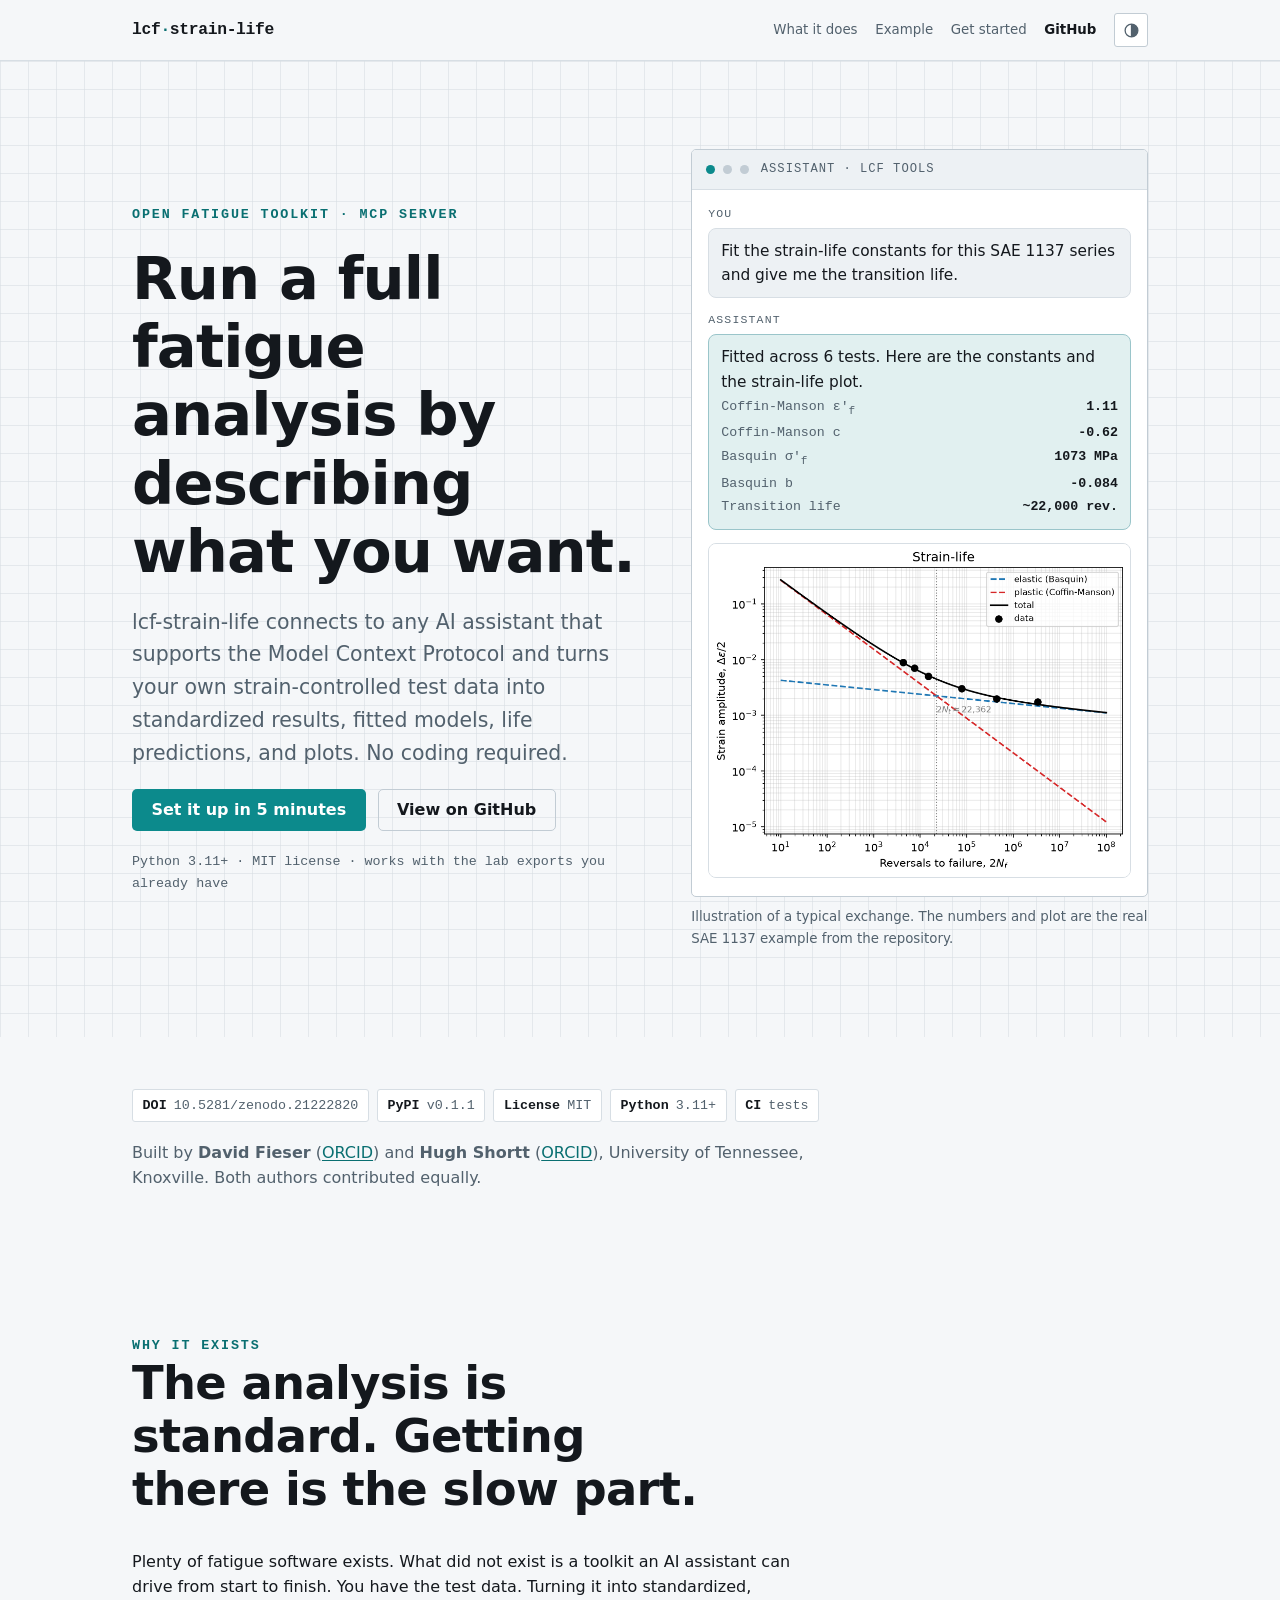
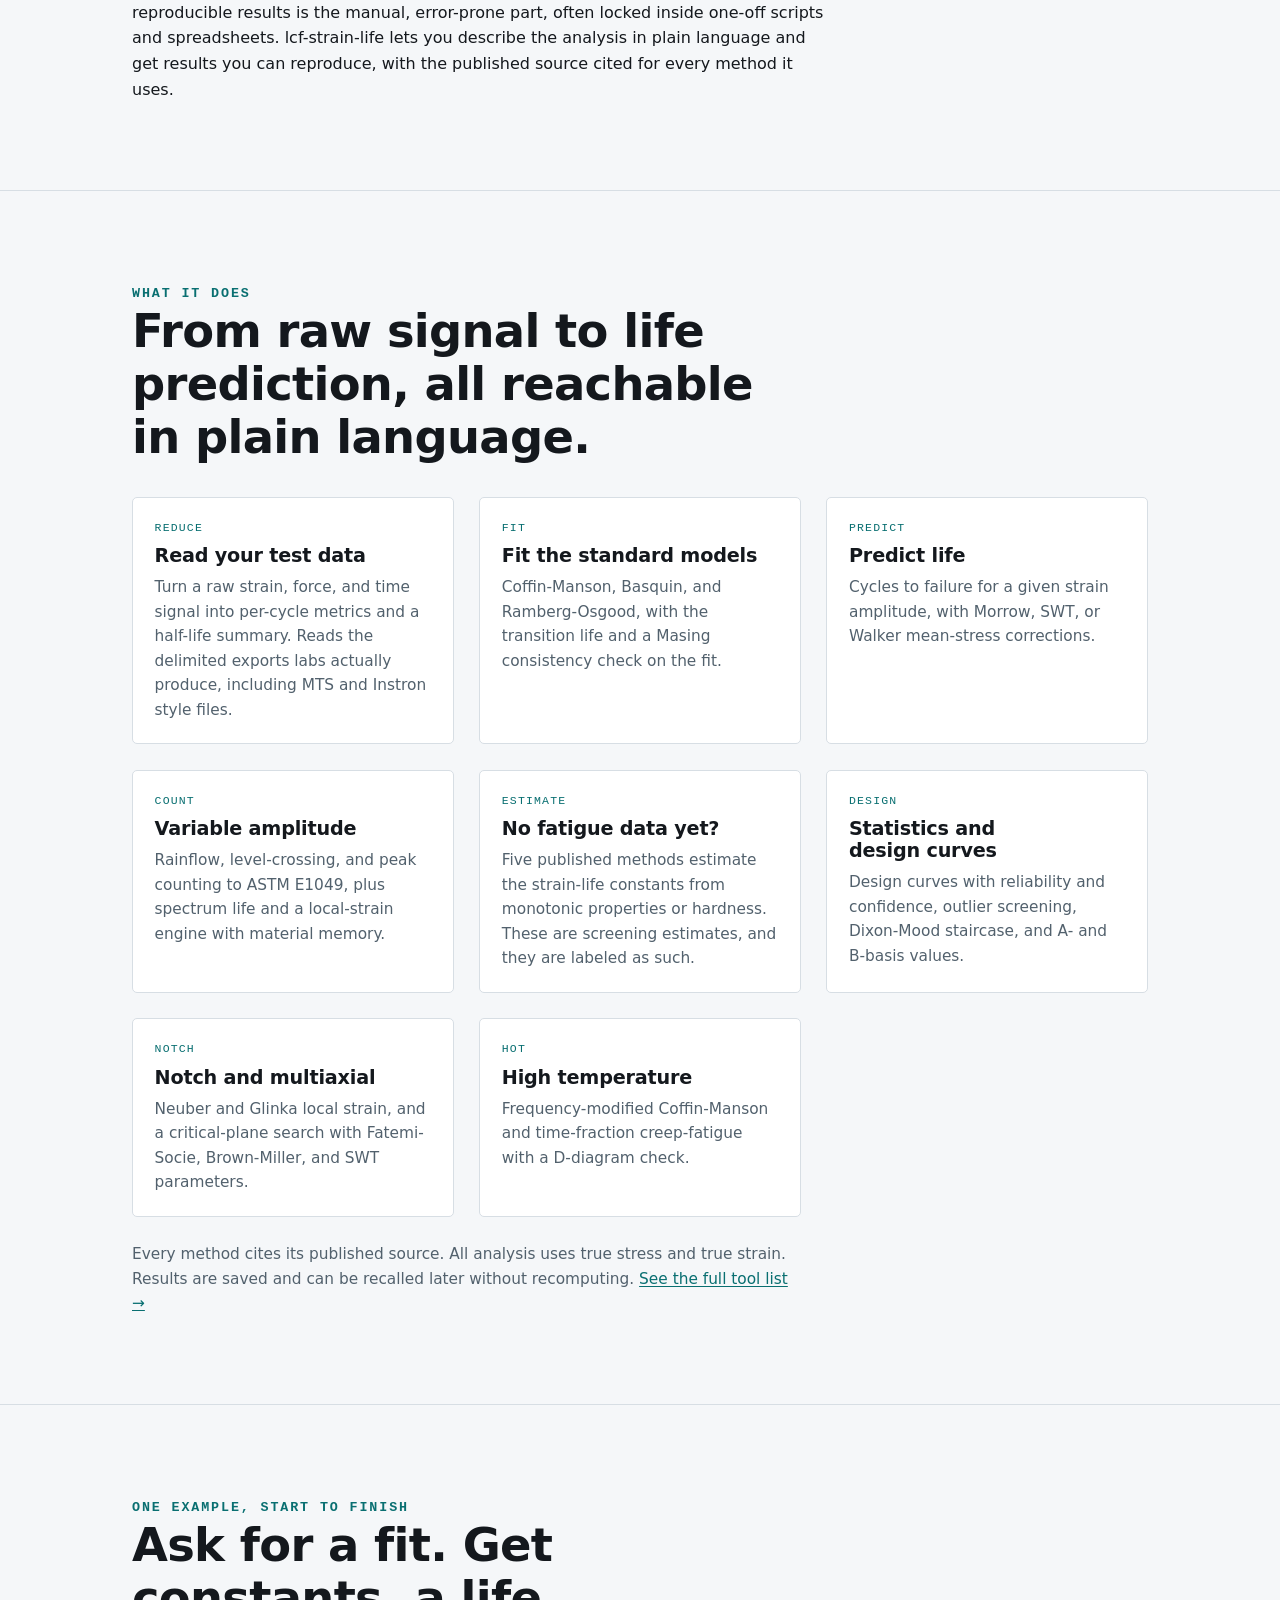
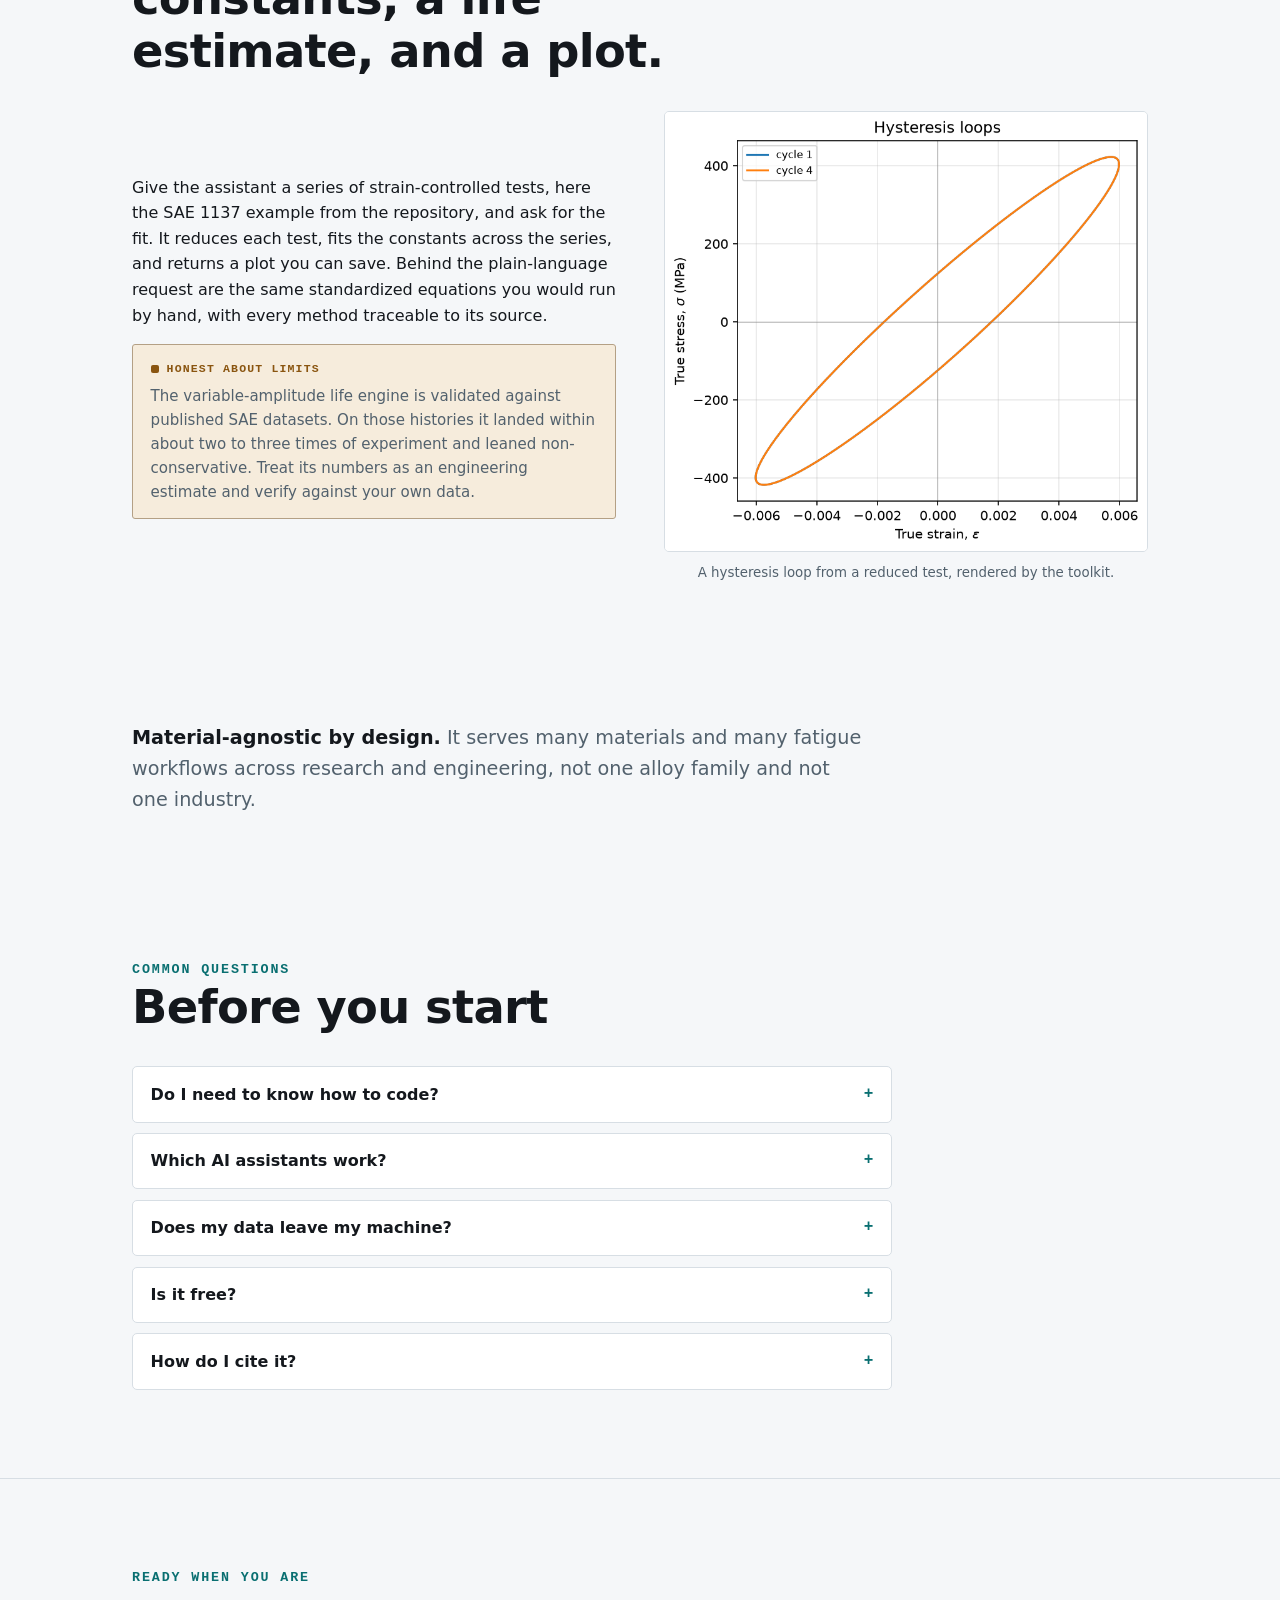
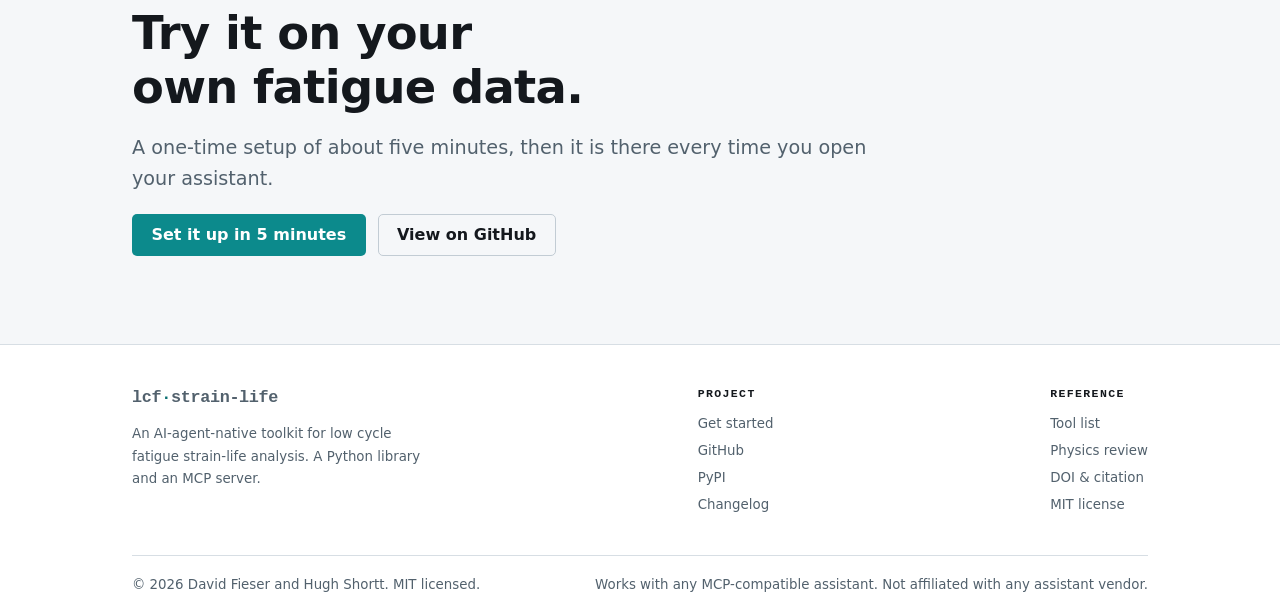
==== website/index.html @ 69396d3d "docs(website): add landing page and setup guide with GitHub Pages deploy A hand-written static site " ====
<!doctype html>
<html lang="en">
<head>
  <meta charset="utf-8">
  <meta name="viewport" content="width=device-width, initial-scale=1">
  <title>lcf-strain-life: fatigue analysis you drive by talking to an AI assistant</title>
  <meta name="description" content="An open toolkit that lets any MCP-compatible AI assistant run a full low cycle fatigue analysis on your own strain-controlled test data. No coding required.">
  <link rel="icon" href="assets/favicon.svg" type="image/svg+xml">
  <link rel="stylesheet" href="assets/style.css">
</head>
<body>
<a class="skip-link" href="#main">Skip to content</a>

<header class="nav">
  <div class="container nav__inner">
    <a class="brand" href="index.html">lcf<span class="dot">·</span>strain-life</a>
    <nav class="nav__links" aria-label="Primary">
      <a class="hide-sm" href="#what">What it does</a>
      <a class="hide-sm" href="#example">Example</a>
      <a href="get-started.html">Get started</a>
      <a class="nav__cta" href="https://github.com/dfieser/lcf-strain-life">GitHub</a>
      <button class="theme-toggle" type="button" data-theme-toggle aria-label="Switch theme" title="Switch light or dark theme">
        <svg viewBox="0 0 24 24" fill="none" aria-hidden="true"><circle cx="12" cy="12" r="9" stroke="currentColor" stroke-width="1.8"></circle><path d="M12 3v18" stroke="currentColor" stroke-width="1.8"></path><path d="M12 3a9 9 0 0 1 0 18z" fill="currentColor"></path></svg>
      </button>
    </nav>
  </div>
</header>

<main id="main">

  <!-- Hero -->
  <section class="hero section">
    <div class="container hero__grid">
      <div class="hero__copy">
        <span class="eyebrow">Open fatigue toolkit · MCP server</span>
        <h1>Run a full fatigue analysis by describing what you want.</h1>
        <p class="lead">lcf-strain-life connects to any AI assistant that supports the Model Context Protocol and turns your own strain-controlled test data into standardized results, fitted models, life predictions, and plots. No coding required.</p>
        <div class="btn-row">
          <a class="btn btn-primary" href="get-started.html">Set it up in 5 minutes</a>
          <a class="btn btn-ghost" href="https://github.com/dfieser/lcf-strain-life">View on GitHub</a>
        </div>
        <p class="hero__note">Python 3.11+ · MIT license · works with the lab exports you already have</p>
      </div>

      <div class="hero__visual">
        <div class="readout" role="img" aria-label="Illustration of an assistant fitting strain-life constants for the SAE 1137 example and returning a plot.">
          <div class="readout__bar"><span class="lamp on"></span><span class="lamp"></span><span class="lamp"></span><span class="title">assistant · lcf tools</span></div>
          <div class="readout__body">
            <div class="msg user"><span class="who">You</span><span class="bubble">Fit the strain-life constants for this SAE 1137 series and give me the transition life.</span></div>
            <div class="msg bot"><span class="who">Assistant</span><span class="bubble">
              Fitted across 6 tests. Here are the constants and the strain-life plot.
              <dl>
                <dt>Coffin-Manson &epsilon;'<sub>f</sub></dt><dd>1.11</dd>
                <dt>Coffin-Manson c</dt><dd>-0.62</dd>
                <dt>Basquin &sigma;'<sub>f</sub></dt><dd>1073 MPa</dd>
                <dt>Basquin b</dt><dd>-0.084</dd>
                <dt>Transition life</dt><dd>~22,000 rev.</dd>
              </dl>
            </span></div>
            <div class="readout__plot"><img src="assets/img/strain_life.png" alt="Strain-life plot: total, elastic, and plastic strain amplitude against reversals to failure on log-log axes for the SAE 1137 example."></div>
          </div>
        </div>
        <p class="caption">Illustration of a typical exchange. The numbers and plot are the real SAE 1137 example from the repository.</p>
      </div>
    </div>
  </section>

  <!-- Trust -->
  <section class="section--tight" aria-label="Project credibility">
    <div class="container stack" style="gap:1.1rem">
      <div class="chips">
        <a class="chip" href="https://doi.org/10.5281/zenodo.21222820"><b>DOI</b> 10.5281/zenodo.21222820</a>
        <a class="chip" href="https://pypi.org/project/lcf-strain-life/"><b>PyPI</b> v0.1.1</a>
        <span class="chip"><b>License</b> MIT</span>
        <span class="chip"><b>Python</b> 3.11+</span>
        <a class="chip" href="https://github.com/dfieser/lcf-strain-life/actions"><b>CI</b> tests</a>
      </div>
      <p style="color:var(--text-muted)">Built by <strong>David Fieser</strong> (<a href="https://orcid.org/0009-0007-5754-4331">ORCID</a>) and <strong>Hugh Shortt</strong> (<a href="https://orcid.org/0000-0001-8015-3733">ORCID</a>), University of Tennessee, Knoxville. Both authors contributed equally.</p>
    </div>
  </section>

  <!-- Why -->
  <section class="section" id="why">
    <div class="container">
      <div class="section-intro">
        <span class="eyebrow">Why it exists</span>
        <h2>The analysis is standard. Getting there is the slow part.</h2>
      </div>
      <p>Plenty of fatigue software exists. What did not exist is a toolkit an AI assistant can drive from start to finish. You have the test data. Turning it into standardized, reproducible results is the manual, error-prone part, often locked inside one-off scripts and spreadsheets. lcf-strain-life lets you describe the analysis in plain language and get results you can reproduce, with the published source cited for every method it uses.</p>
    </div>
  </section>

  <!-- What it does -->
  <section class="section" id="what">
    <div class="container">
      <div class="section-intro">
        <span class="eyebrow">What it does</span>
        <h2>From raw signal to life prediction, all reachable in plain language.</h2>
      </div>
      <div class="grid-cards">
        <div class="card"><span class="card__tag">Reduce</span><h3>Read your test data</h3><p>Turn a raw strain, force, and time signal into per-cycle metrics and a half-life summary. Reads the delimited exports labs actually produce, including MTS and Instron style files.</p></div>
        <div class="card"><span class="card__tag">Fit</span><h3>Fit the standard models</h3><p>Coffin-Manson, Basquin, and Ramberg-Osgood, with the transition life and a Masing consistency check on the fit.</p></div>
        <div class="card"><span class="card__tag">Predict</span><h3>Predict life</h3><p>Cycles to failure for a given strain amplitude, with Morrow, SWT, or Walker mean-stress corrections.</p></div>
        <div class="card"><span class="card__tag">Count</span><h3>Variable amplitude</h3><p>Rainflow, level-crossing, and peak counting to ASTM E1049, plus spectrum life and a local-strain engine with material memory.</p></div>
        <div class="card"><span class="card__tag">Estimate</span><h3>No fatigue data yet?</h3><p>Five published methods estimate the strain-life constants from monotonic properties or hardness. These are screening estimates, and they are labeled as such.</p></div>
        <div class="card"><span class="card__tag">Design</span><h3>Statistics and design curves</h3><p>Design curves with reliability and confidence, outlier screening, Dixon-Mood staircase, and A- and B-basis values.</p></div>
        <div class="card"><span class="card__tag">Notch</span><h3>Notch and multiaxial</h3><p>Neuber and Glinka local strain, and a critical-plane search with Fatemi-Socie, Brown-Miller, and SWT parameters.</p></div>
        <div class="card"><span class="card__tag">Hot</span><h3>High temperature</h3><p>Frequency-modified Coffin-Manson and time-fraction creep-fatigue with a D-diagram check.</p></div>
      </div>
      <p class="note-line">Every method cites its published source. All analysis uses true stress and true strain. Results are saved and can be recalled later without recomputing. <a href="https://github.com/dfieser/lcf-strain-life/blob/main/docs/AGENT_USAGE.md">See the full tool list &rarr;</a></p>
    </div>
  </section>

  <!-- Example -->
  <section class="section" id="example">
    <div class="container">
      <div class="section-intro">
        <span class="eyebrow">One example, start to finish</span>
        <h2>Ask for a fit. Get constants, a life estimate, and a plot.</h2>
      </div>
      <div class="example">
        <div class="stack" style="gap:1rem">
          <p>Give the assistant a series of strain-controlled tests, here the SAE 1137 example from the repository, and ask for the fit. It reduces each test, fits the constants across the series, and returns a plot you can save. Behind the plain-language request are the same standardized equations you would run by hand, with every method traceable to its source.</p>
          <div class="callout callout--warn">
            <span class="callout__label">Honest about limits</span>
            <p>The variable-amplitude life engine is validated against published SAE datasets. On those histories it landed within about two to three times of experiment and leaned non-conservative. Treat its numbers as an engineering estimate and verify against your own data.</p>
          </div>
        </div>
        <figure class="stack" style="gap:0">
          <div class="readout__plot" style="border-radius:var(--radius)"><img src="assets/img/sample_hysteresis.png" alt="Stress-strain hysteresis loop reconstructed from a reduced strain-controlled test."></div>
          <figcaption class="caption caption--center">A hysteresis loop from a reduced test, rendered by the toolkit.</figcaption>
        </figure>
      </div>
    </div>
  </section>

  <!-- Who -->
  <section class="section--tight" id="who">
    <div class="container">
      <p class="lead" style="max-width:60ch"><strong style="color:var(--text)">Material-agnostic by design.</strong> It serves many materials and many fatigue workflows across research and engineering, not one alloy family and not one industry.</p>
    </div>
  </section>

  <!-- FAQ -->
  <section class="section" id="faq">
    <div class="container">
      <div class="section-intro">
        <span class="eyebrow">Common questions</span>
        <h2>Before you start</h2>
      </div>
      <div class="faq">
        <details><summary>Do I need to know how to code?</summary><p>No. You talk to your AI assistant in plain language, and it calls the analysis for you. A Python library is available for those who want to script it, but it is optional.</p></details>
        <details><summary>Which AI assistants work?</summary><p>Any assistant that supports the Model Context Protocol, for example Claude Desktop, Cursor, VS Code in Copilot agent mode, or Google Antigravity. The setup guide shows the one command to run and where to add it. It is not tied to a single product.</p></details>
        <details><summary>Does my data leave my machine?</summary><p>The toolkit installs and runs on your own computer, and all computation happens locally. Your assistant only sees what you choose to share with it in the conversation.</p></details>
        <details><summary>Is it free?</summary><p>Yes. It is open source under the MIT license, and the source is on GitHub.</p></details>
        <details><summary>How do I cite it?</summary><p>Use the DOI 10.5281/zenodo.21222820, or the <a href="https://github.com/dfieser/lcf-strain-life/blob/main/CITATION.cff">CITATION.cff</a> file in the repository.</p></details>
      </div>
    </div>
  </section>

  <!-- CTA -->
  <section class="section">
    <div class="container cta-band">
      <span class="eyebrow">Ready when you are</span>
      <h2>Try it on your own fatigue data.</h2>
      <p class="lead">A one-time setup of about five minutes, then it is there every time you open your assistant.</p>
      <div class="btn-row">
        <a class="btn btn-primary" href="get-started.html">Set it up in 5 minutes</a>
        <a class="btn btn-ghost" href="https://github.com/dfieser/lcf-strain-life">View on GitHub</a>
      </div>
    </div>
  </section>
</main>

<footer class="footer">
  <div class="container">
    <div class="footer__grid">
      <div>
        <a class="brand" href="index.html" style="font-size:1.05rem">lcf<span class="dot">·</span>strain-life</a>
        <p class="footer__meta" style="margin-top:0.7rem">An AI-agent-native toolkit for low cycle fatigue strain-life analysis. A Python library and an MCP server.</p>
      </div>
      <div>
        <h4>Project</h4>
        <div class="footer__links">
          <a href="get-started.html">Get started</a>
          <a href="https://github.com/dfieser/lcf-strain-life">GitHub</a>
          <a href="https://pypi.org/project/lcf-strain-life/">PyPI</a>
          <a href="https://github.com/dfieser/lcf-strain-life/blob/main/CHANGELOG.md">Changelog</a>
        </div>
      </div>
      <div>
        <h4>Reference</h4>
        <div class="footer__links">
          <a href="https://github.com/dfieser/lcf-strain-life/blob/main/docs/AGENT_USAGE.md">Tool list</a>
          <a href="https://github.com/dfieser/lcf-strain-life/blob/main/docs/PHYSICS_REVIEW.md">Physics review</a>
          <a href="https://doi.org/10.5281/zenodo.21222820">DOI &amp; citation</a>
          <a href="https://github.com/dfieser/lcf-strain-life/blob/main/LICENSE">MIT license</a>
        </div>
      </div>
    </div>
    <div class="container footer__bottom" style="padding-inline:0">
      <span>&copy; 2026 David Fieser and Hugh Shortt. MIT licensed.</span>
      <span>Works with any MCP-compatible assistant. Not affiliated with any assistant vendor.</span>
    </div>
  </div>
</footer>

<script src="assets/app.js"></script>
</body>
</html>
---- website/assets/style.css ----
/* lcf-strain-life site. Shared design system.
   Lab-instrument aesthetic: cool steel neutrals, a single deep-teal
   measurement accent, sans for reading and mono for readouts. */

/* ---- Tokens ------------------------------------------------------------ */
:root {
  --bg:          #F5F7F9;
  --surface:     #FFFFFF;
  --surface-2:   #EDF1F4;
  --text:        #14181D;
  --text-muted:  #52616D;
  --border:      #D7DEE4;
  --border-strong: #C2CCD4;
  --accent:      #0C8A8C;   /* teal, for filled controls */
  --accent-ink:  #096F71;   /* darker teal, AA for text links on light */
  --accent-soft: #E1F0F0;   /* teal wash for surfaces */
  --on-accent:   #FFFFFF;
  --caution:     #8A5510;   /* amber, honesty/caution notes only */
  --caution-soft:#F6ECDC;
  --hero-grid: url("data:image/svg+xml,%3Csvg%20xmlns='http://www.w3.org/2000/svg'%20width='28'%20height='28'%3E%3Cpath%20d='M28%200H0V28'%20fill='none'%20stroke='%23d3dae0'%20stroke-width='1'/%3E%3C/svg%3E");

  --font-sans: system-ui, -apple-system, "Segoe UI", Roboto, Helvetica, Arial, sans-serif;
  --font-mono: ui-monospace, "Cascadia Code", "SF Mono", Menlo, Consolas, "Liberation Mono", monospace;

  --step--1: 0.836rem;
  --step-0:  1rem;
  --step-1:  1.2rem;
  --step-2:  1.44rem;
  --step-3:  1.85rem;
  --step-4:  clamp(2rem, 1.4rem + 2.6vw, 2.9rem);
  --step-5:  clamp(2.5rem, 1.6rem + 4vw, 3.7rem);

  --measure: 68ch;
  --container: 1080px;
  --radius: 5px;
  --radius-sm: 3px;
  --gap: clamp(1rem, 0.6rem + 1.5vw, 1.6rem);
}

@media (prefers-color-scheme: dark) {
  :root {
    --bg:          #0E1317;
    --surface:     #151C22;
    --surface-2:   #1C242B;
    --text:        #E7ECEF;
    --text-muted:  #9CA9B3;
    --border:      #273139;
    --border-strong: #354049;
    --accent:      #2BC4B8;
    --accent-ink:  #4FD6CB;
    --accent-soft: #123033;
    --on-accent:   #06201E;
    --caution:     #E0A45B;
    --caution-soft:#241C10;
    --hero-grid: url("data:image/svg+xml,%3Csvg%20xmlns='http://www.w3.org/2000/svg'%20width='28'%20height='28'%3E%3Cpath%20d='M28%200H0V28'%20fill='none'%20stroke='%231e262d'%20stroke-width='1'/%3E%3C/svg%3E");
  }
}
/* Explicit toggle wins over the media query in both directions. */
:root[data-theme="light"] {
  --bg:#F5F7F9; --surface:#FFFFFF; --surface-2:#EDF1F4; --text:#14181D;
  --text-muted:#52616D; --border:#D7DEE4; --border-strong:#C2CCD4;
  --accent:#0C8A8C; --accent-ink:#096F71; --accent-soft:#E1F0F0; --on-accent:#FFFFFF;
  --caution:#8A5510; --caution-soft:#F6ECDC;
  --hero-grid: url("data:image/svg+xml,%3Csvg%20xmlns='http://www.w3.org/2000/svg'%20width='28'%20height='28'%3E%3Cpath%20d='M28%200H0V28'%20fill='none'%20stroke='%23d3dae0'%20stroke-width='1'/%3E%3C/svg%3E");
}
:root[data-theme="dark"] {
  --bg:#0E1317; --surface:#151C22; --surface-2:#1C242B; --text:#E7ECEF;
  --text-muted:#9CA9B3; --border:#273139; --border-strong:#354049;
  --accent:#2BC4B8; --accent-ink:#4FD6CB; --accent-soft:#123033; --on-accent:#06201E;
  --caution:#E0A45B; --caution-soft:#241C10;
  --hero-grid: url("data:image/svg+xml,%3Csvg%20xmlns='http://www.w3.org/2000/svg'%20width='28'%20height='28'%3E%3Cpath%20d='M28%200H0V28'%20fill='none'%20stroke='%231e262d'%20stroke-width='1'/%3E%3C/svg%3E");
}

/* ---- Reset ------------------------------------------------------------- */
*, *::before, *::after { box-sizing: border-box; }
* { margin: 0; }
html { -webkit-text-size-adjust: 100%; scroll-behavior: smooth; }
@media (prefers-reduced-motion: reduce) {
  html { scroll-behavior: auto; }
  *, *::before, *::after { animation-duration: 0.01ms !important; transition-duration: 0.01ms !important; }
}

body {
  font-family: var(--font-sans);
  font-size: var(--step-0);
  line-height: 1.6;
  color: var(--text);
  background: var(--bg);
  -webkit-font-smoothing: antialiased;
  text-rendering: optimizeLegibility;
}

img { max-width: 100%; display: block; height: auto; }
a { color: var(--accent-ink); text-underline-offset: 2px; }
a:hover { text-decoration: underline; }

h1, h2, h3 { line-height: 1.15; text-wrap: balance; letter-spacing: -0.015em; font-weight: 750; }
h1 { font-size: var(--step-5); }
h2 { font-size: var(--step-4); }
h3 { font-size: var(--step-2); letter-spacing: -0.01em; }
p { max-width: var(--measure); }

:focus-visible { outline: 2.5px solid var(--accent); outline-offset: 2px; border-radius: 3px; }

/* ---- Layout ------------------------------------------------------------ */
.container { width: 100%; max-width: var(--container); margin-inline: auto; padding-inline: clamp(1.1rem, 0.6rem + 2vw, 2rem); }
.section { padding-block: clamp(3rem, 2rem + 5vw, 5.5rem); }
.section--tight { padding-block: clamp(2rem, 1.4rem + 3vw, 3.25rem); }
.section + .section { border-top: 1px solid var(--border); }
.stack { display: flex; flex-direction: column; gap: 1rem; }
.eyebrow {
  font-family: var(--font-mono); font-size: var(--step--1); font-weight: 600;
  letter-spacing: 0.14em; text-transform: uppercase; color: var(--accent-ink);
}
.lead { font-size: var(--step-1); color: var(--text-muted); max-width: 62ch; }
.section-intro { max-width: 64ch; margin-bottom: 2rem; }

/* ---- Nav --------------------------------------------------------------- */
.nav {
  position: sticky; top: 0; z-index: 20;
  background: var(--bg);
  border-bottom: 1px solid var(--border);
}
.nav__inner { display: flex; align-items: center; gap: 1.25rem; min-height: 60px; }
.brand { font-family: var(--font-mono); font-weight: 700; letter-spacing: -0.02em; color: var(--text); text-decoration: none; font-size: 1.02rem; }
.brand:hover { text-decoration: none; }
.brand .dot { color: var(--accent-ink); }
.nav__links { display: flex; align-items: center; gap: 1.1rem; margin-left: auto; }
.nav__links a { color: var(--text-muted); text-decoration: none; font-size: var(--step--1); }
.nav__links a:hover { color: var(--text); text-decoration: none; }
.nav__cta { color: var(--text) !important; font-weight: 600; }
@media (max-width: 720px) { .nav__links .hide-sm { display: none; } }

.theme-toggle {
  display: inline-grid; place-items: center; width: 34px; height: 34px;
  border: 1px solid var(--border-strong); border-radius: var(--radius-sm);
  background: var(--surface); color: var(--text-muted); cursor: pointer;
}
.theme-toggle:hover { color: var(--text); border-color: var(--accent); }
.theme-toggle svg { width: 17px; height: 17px; }

/* ---- Buttons ----------------------------------------------------------- */
.btn {
  display: inline-flex; align-items: center; gap: 0.5rem;
  font-weight: 600; font-size: var(--step-0); line-height: 1;
  padding: 0.75rem 1.15rem; border-radius: var(--radius);
  border: 1px solid transparent; text-decoration: none; cursor: pointer;
  transition: transform 0.12s ease, background 0.15s ease, border-color 0.15s ease;
}
.btn:hover { text-decoration: none; }
.btn:active { transform: translateY(1px); }
.btn-primary { background: var(--accent); color: var(--on-accent); }
.btn-primary:hover { background: color-mix(in srgb, var(--accent) 88%, #000); }
.btn-ghost { background: transparent; color: var(--text); border-color: var(--border-strong); }
.btn-ghost:hover { border-color: var(--accent); color: var(--accent-ink); }
.btn-row { display: flex; flex-wrap: wrap; gap: 0.75rem; align-items: center; }

/* ---- Chips ------------------------------------------------------------- */
.chips { display: flex; flex-wrap: wrap; gap: 0.5rem; }
.chip {
  display: inline-flex; align-items: center; gap: 0.45rem;
  font-family: var(--font-mono); font-size: var(--step--1);
  padding: 0.3rem 0.6rem; border: 1px solid var(--border);
  border-radius: var(--radius-sm); background: var(--surface); color: var(--text-muted);
  text-decoration: none;
}
a.chip:hover { border-color: var(--accent); color: var(--accent-ink); text-decoration: none; }
.chip b { color: var(--text); font-weight: 700; }

/* ---- Hero -------------------------------------------------------------- */
/* Graph-paper texture drawn with a tiled SVG line, no gradients. Uniform and
   faint so it reads as a plotting grid, not a centered decorative motif. */
.hero { position: relative; overflow: hidden; }
.hero::before {
  content: ""; position: absolute; inset: 0; z-index: 0; pointer-events: none;
  background-image: var(--hero-grid);
  background-size: 28px 28px;
}
.hero__grid { position: relative; z-index: 1; display: grid; grid-template-columns: 1.05fr 0.95fr; gap: clamp(1.5rem, 1rem + 3vw, 3.5rem); align-items: center; }
.hero__copy { display: flex; flex-direction: column; gap: 1.25rem; }
.hero h1 { max-width: 15ch; }
.hero .lead { font-size: clamp(1.05rem, 1rem + 0.4vw, 1.28rem); }
.hero__note { font-family: var(--font-mono); font-size: var(--step--1); color: var(--text-muted); }
@media (max-width: 860px) {
  .hero__grid { grid-template-columns: 1fr; }
  .hero__visual { order: -1; }
}

/* Interaction readout card (illustration, real numbers) */
.readout { border: 1px solid var(--border-strong); border-radius: var(--radius); background: var(--surface); overflow: hidden; }
.readout__bar { display: flex; align-items: center; gap: 0.5rem; padding: 0.6rem 0.85rem; border-bottom: 1px solid var(--border); background: var(--surface-2); }
.readout__bar .lamp { width: 9px; height: 9px; border-radius: 50%; background: var(--border-strong); }
.readout__bar .lamp.on { background: var(--accent); }
.readout__bar .title { font-family: var(--font-mono); font-size: 0.76rem; letter-spacing: 0.08em; text-transform: uppercase; color: var(--text-muted); margin-left: 0.25rem; }
.readout__body { padding: 0.95rem 1rem 1.1rem; display: flex; flex-direction: column; gap: 0.8rem; }
.msg { display: flex; flex-direction: column; gap: 0.3rem; }
.msg .who { font-family: var(--font-mono); font-size: 0.72rem; letter-spacing: 0.1em; text-transform: uppercase; color: var(--text-muted); }
.msg .bubble { font-size: 0.96rem; padding: 0.6rem 0.75rem; border-radius: 8px; }
.msg.user .bubble { background: var(--surface-2); border: 1px solid var(--border); }
.msg.bot .bubble { background: var(--accent-soft); border: 1px solid color-mix(in srgb, var(--accent) 30%, var(--border)); }
.readout dl { display: grid; grid-template-columns: auto 1fr; gap: 0.15rem 0.9rem; font-family: var(--font-mono); font-size: 0.83rem; margin: 0.1rem 0; }
.readout dt { color: var(--text-muted); }
.readout dd { color: var(--text); font-weight: 600; text-align: right; font-variant-numeric: tabular-nums; }
.readout__plot { border: 1px solid var(--border); border-radius: 8px; overflow: hidden; background: #fff; }
.caption { font-size: var(--step--1); color: var(--text-muted); margin-top: 0.6rem; }
.caption--center { text-align: center; }

/* ---- Feature grid ------------------------------------------------------ */
.grid-cards { display: grid; grid-template-columns: repeat(auto-fit, minmax(255px, 1fr)); gap: var(--gap); }
.card { border: 1px solid var(--border); border-radius: var(--radius); padding: 1.3rem 1.35rem; background: var(--surface); display: flex; flex-direction: column; gap: 0.5rem; }
.card h3 { font-size: var(--step-1); }
.card p { color: var(--text-muted); font-size: 0.96rem; }
.card__tag { font-family: var(--font-mono); font-size: 0.72rem; letter-spacing: 0.1em; text-transform: uppercase; color: var(--accent-ink); }
.note-line { margin-top: 1.6rem; font-size: 0.96rem; color: var(--text-muted); }

/* ---- Example ----------------------------------------------------------- */
.example { display: grid; grid-template-columns: 1fr 1fr; gap: clamp(1.5rem, 1rem + 3vw, 3rem); align-items: center; }
@media (max-width: 820px) { .example { grid-template-columns: 1fr; } }

/* ---- Callouts ---------------------------------------------------------- */
/* Full tinted border plus a small square indicator, deliberately not the
   colored left-border card that reads as AI-generated. */
.callout { border: 1px solid var(--border); border-radius: var(--radius-sm); padding: 0.9rem 1.1rem; background: var(--surface); display: flex; flex-direction: column; gap: 0.35rem; }
.callout .callout__label { display: inline-flex; align-items: center; gap: 0.5rem; font-family: var(--font-mono); font-size: 0.72rem; letter-spacing: 0.1em; text-transform: uppercase; font-weight: 700; }
.callout .callout__label::before { content: ""; width: 8px; height: 8px; border-radius: 2px; background: var(--text-muted); flex: none; }
.callout p { font-size: 0.94rem; color: var(--text-muted); max-width: none; }
.callout--ok { border-color: color-mix(in srgb, var(--accent) 45%, var(--border)); background: var(--accent-soft); }
.callout--ok .callout__label { color: var(--accent-ink); }
.callout--ok .callout__label::before { background: var(--accent); }
.callout--warn { border-color: color-mix(in srgb, var(--caution) 45%, var(--border)); background: var(--caution-soft); }
.callout--warn .callout__label { color: var(--caution); }
.callout--warn .callout__label::before { background: var(--caution); }

/* ---- Code + copy ------------------------------------------------------- */
.code { position: relative; border: 1px solid var(--border); border-radius: var(--radius); background: var(--surface-2); overflow: hidden; }
.code pre { margin: 0; padding: 0.95rem 1rem; overflow-x: auto; }
.code code { font-family: var(--font-mono); font-size: 0.86rem; line-height: 1.55; color: var(--text); }
.copy-btn {
  position: absolute; top: 0.55rem; right: 0.55rem;
  font-family: var(--font-mono); font-size: 0.72rem; font-weight: 600;
  padding: 0.3rem 0.55rem; border: 1px solid var(--border-strong);
  border-radius: var(--radius-sm); background: var(--surface); color: var(--text-muted); cursor: pointer;
}
.copy-btn:hover { color: var(--text); border-color: var(--accent); }
.copy-btn.copied { color: var(--accent-ink); border-color: var(--accent); }

/* ---- Tabs -------------------------------------------------------------- */
.tabs { border: 1px solid var(--border); border-radius: var(--radius); overflow: hidden; }
.tablist { display: flex; flex-wrap: wrap; gap: 0; background: var(--surface-2); border-bottom: 1px solid var(--border); }
.tab {
  font-family: var(--font-mono); font-size: var(--step--1); font-weight: 600;
  padding: 0.6rem 1rem; border: none; background: transparent; color: var(--text-muted);
  cursor: pointer; border-bottom: 2px solid transparent;
}
.tab:hover { color: var(--text); }
.tab[aria-selected="true"] { color: var(--accent-ink); background: var(--surface); border-bottom-color: var(--accent); }
.tabpanel { padding: 1.15rem; }
.tabpanel[hidden] { display: none; }
.tabpanel > *:first-child { margin-top: 0; }
.tabpanel ul { margin: 0.2rem 0 0; padding-left: 1.15rem; display: flex; flex-direction: column; gap: 0.55rem; }
.tabpanel li { color: var(--text-muted); }
.tabpanel li strong { color: var(--text); }

/* ---- Steps ------------------------------------------------------------- */
.steps { display: flex; flex-direction: column; gap: 2rem; counter-reset: step; }
.step { display: grid; grid-template-columns: auto 1fr; gap: 1.1rem; align-items: start; }
.step__num {
  counter-increment: step; font-family: var(--font-mono); font-weight: 700;
  width: 2.1rem; height: 2.1rem; display: grid; place-items: center;
  border: 1px solid var(--accent); color: var(--accent-ink); border-radius: 50%;
  background: var(--accent-soft); font-size: 0.95rem;
}
.step__num::before { content: counter(step); }
.step__body { display: flex; flex-direction: column; gap: 0.7rem; min-width: 0; }
.step__body h3 { font-size: var(--step-1); }

/* ---- Details (advanced) ------------------------------------------------ */
.disclose { border: 1px solid var(--border); border-radius: var(--radius); background: var(--surface); }
.disclose > summary { cursor: pointer; padding: 0.9rem 1.1rem; font-weight: 650; list-style: none; display: flex; align-items: center; gap: 0.6rem; }
.disclose > summary::-webkit-details-marker { display: none; }
.disclose > summary::before { content: "+"; font-family: var(--font-mono); color: var(--accent-ink); font-weight: 700; }
.disclose[open] > summary::before { content: "\2212"; }
.disclose__body { padding: 0 1.1rem 1.1rem; display: flex; flex-direction: column; gap: 0.85rem; }

/* ---- FAQ --------------------------------------------------------------- */
.faq { display: flex; flex-direction: column; gap: 0.65rem; max-width: 760px; }
.faq details { border: 1px solid var(--border); border-radius: var(--radius); background: var(--surface); }
.faq summary { cursor: pointer; padding: 0.9rem 1.1rem; font-weight: 650; list-style: none; display: flex; justify-content: space-between; gap: 1rem; }
.faq summary::-webkit-details-marker { display: none; }
.faq summary::after { content: "+"; font-family: var(--font-mono); color: var(--accent-ink); }
.faq details[open] summary::after { content: "\2212"; }
.faq details p { padding: 0 1.1rem 1rem; color: var(--text-muted); max-width: none; }

/* ---- CTA band + footer ------------------------------------------------- */
.cta-band { display: flex; flex-direction: column; align-items: flex-start; gap: 1.2rem; }
.cta-band h2 { max-width: 20ch; }
.cta-band .btn-row { justify-content: flex-start; }

.footer { border-top: 1px solid var(--border); background: var(--surface); color: var(--text-muted); font-size: var(--step--1); }
.footer__grid { display: flex; flex-wrap: wrap; gap: 1.5rem 3rem; justify-content: space-between; padding-block: 2.5rem; }
.footer h4 { font-family: var(--font-mono); font-size: 0.72rem; letter-spacing: 0.12em; text-transform: uppercase; color: var(--text); margin-bottom: 0.6rem; }
.footer a { color: var(--text-muted); text-decoration: none; }
.footer a:hover { color: var(--accent-ink); }
.footer__links { display: flex; flex-direction: column; gap: 0.35rem; }
.footer__meta { max-width: 34ch; line-height: 1.7; }
.footer__bottom { border-top: 1px solid var(--border); padding-block: 1.1rem; display: flex; flex-wrap: wrap; gap: 0.5rem 1.5rem; justify-content: space-between; }

.skip-link { position: absolute; left: -999px; top: 0; background: var(--accent); color: var(--on-accent); padding: 0.6rem 1rem; border-radius: 0 0 var(--radius) 0; z-index: 50; }
.skip-link:focus { left: 0; }
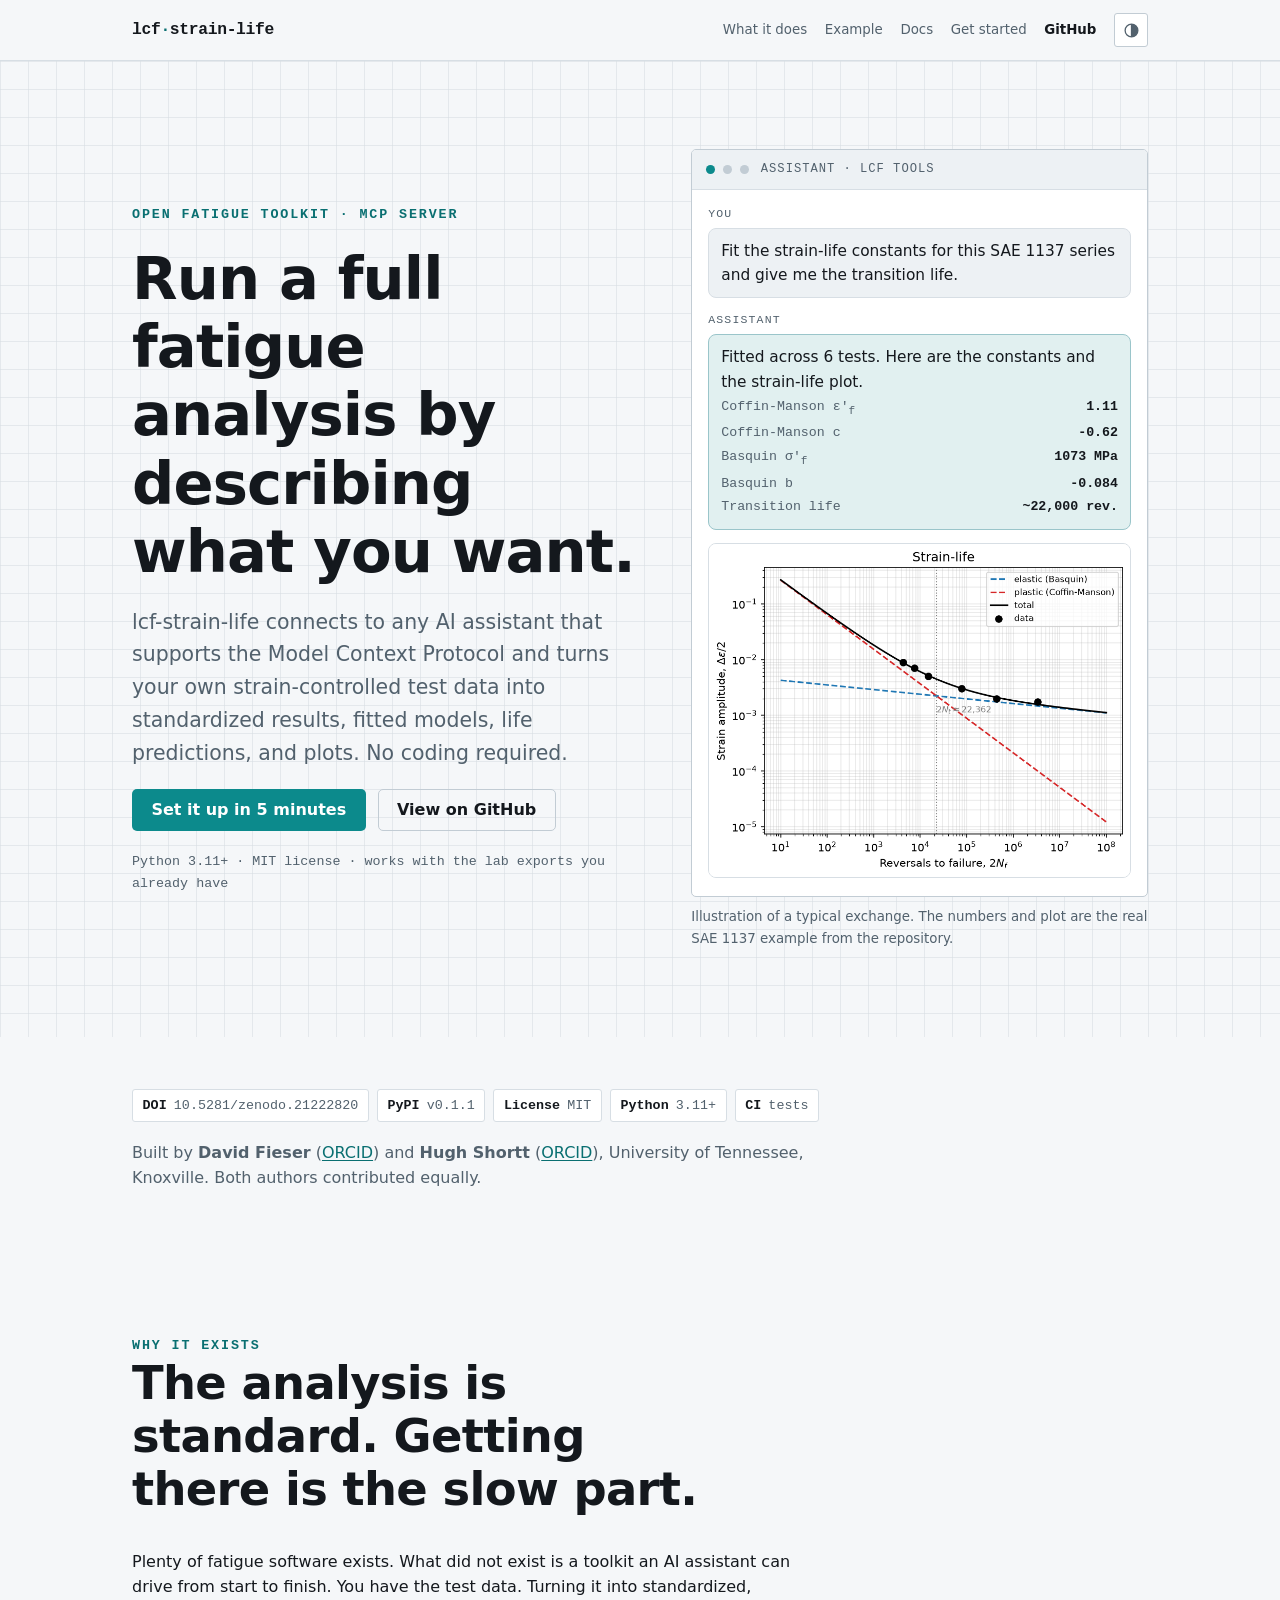
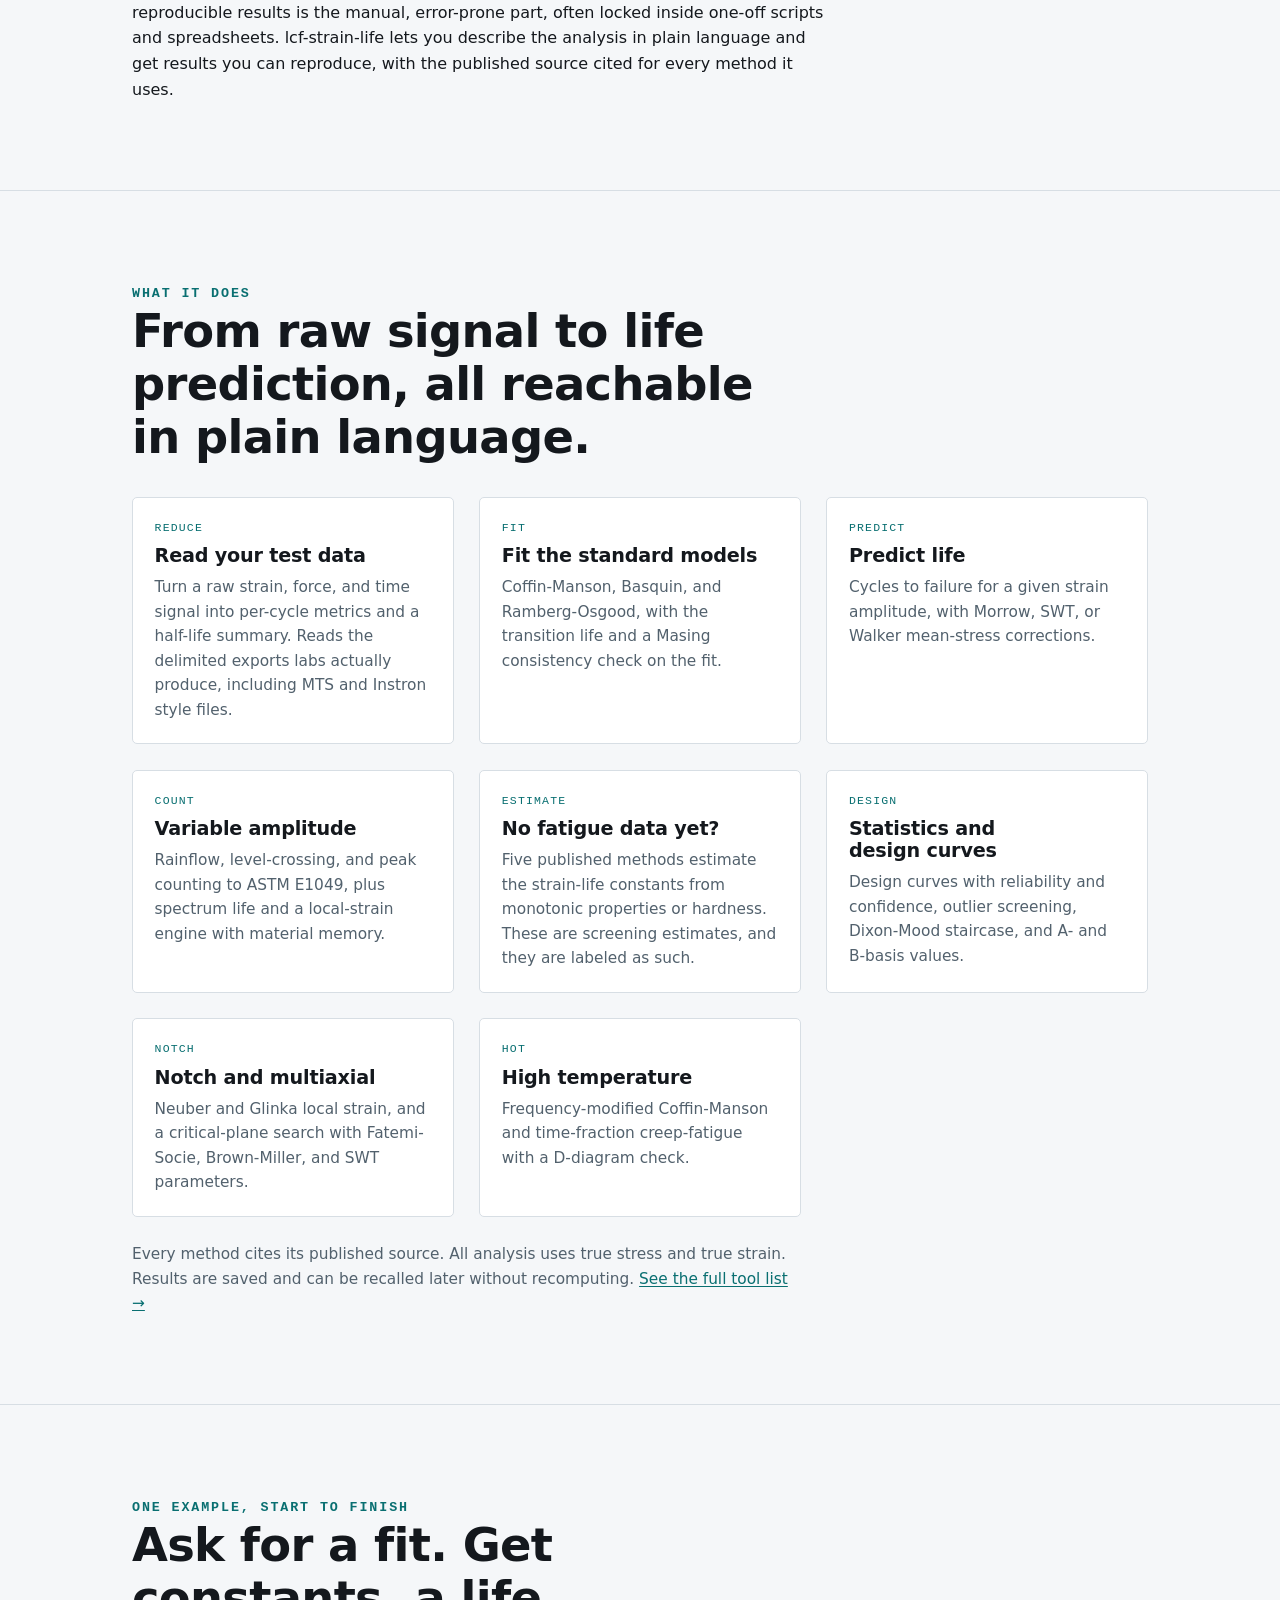
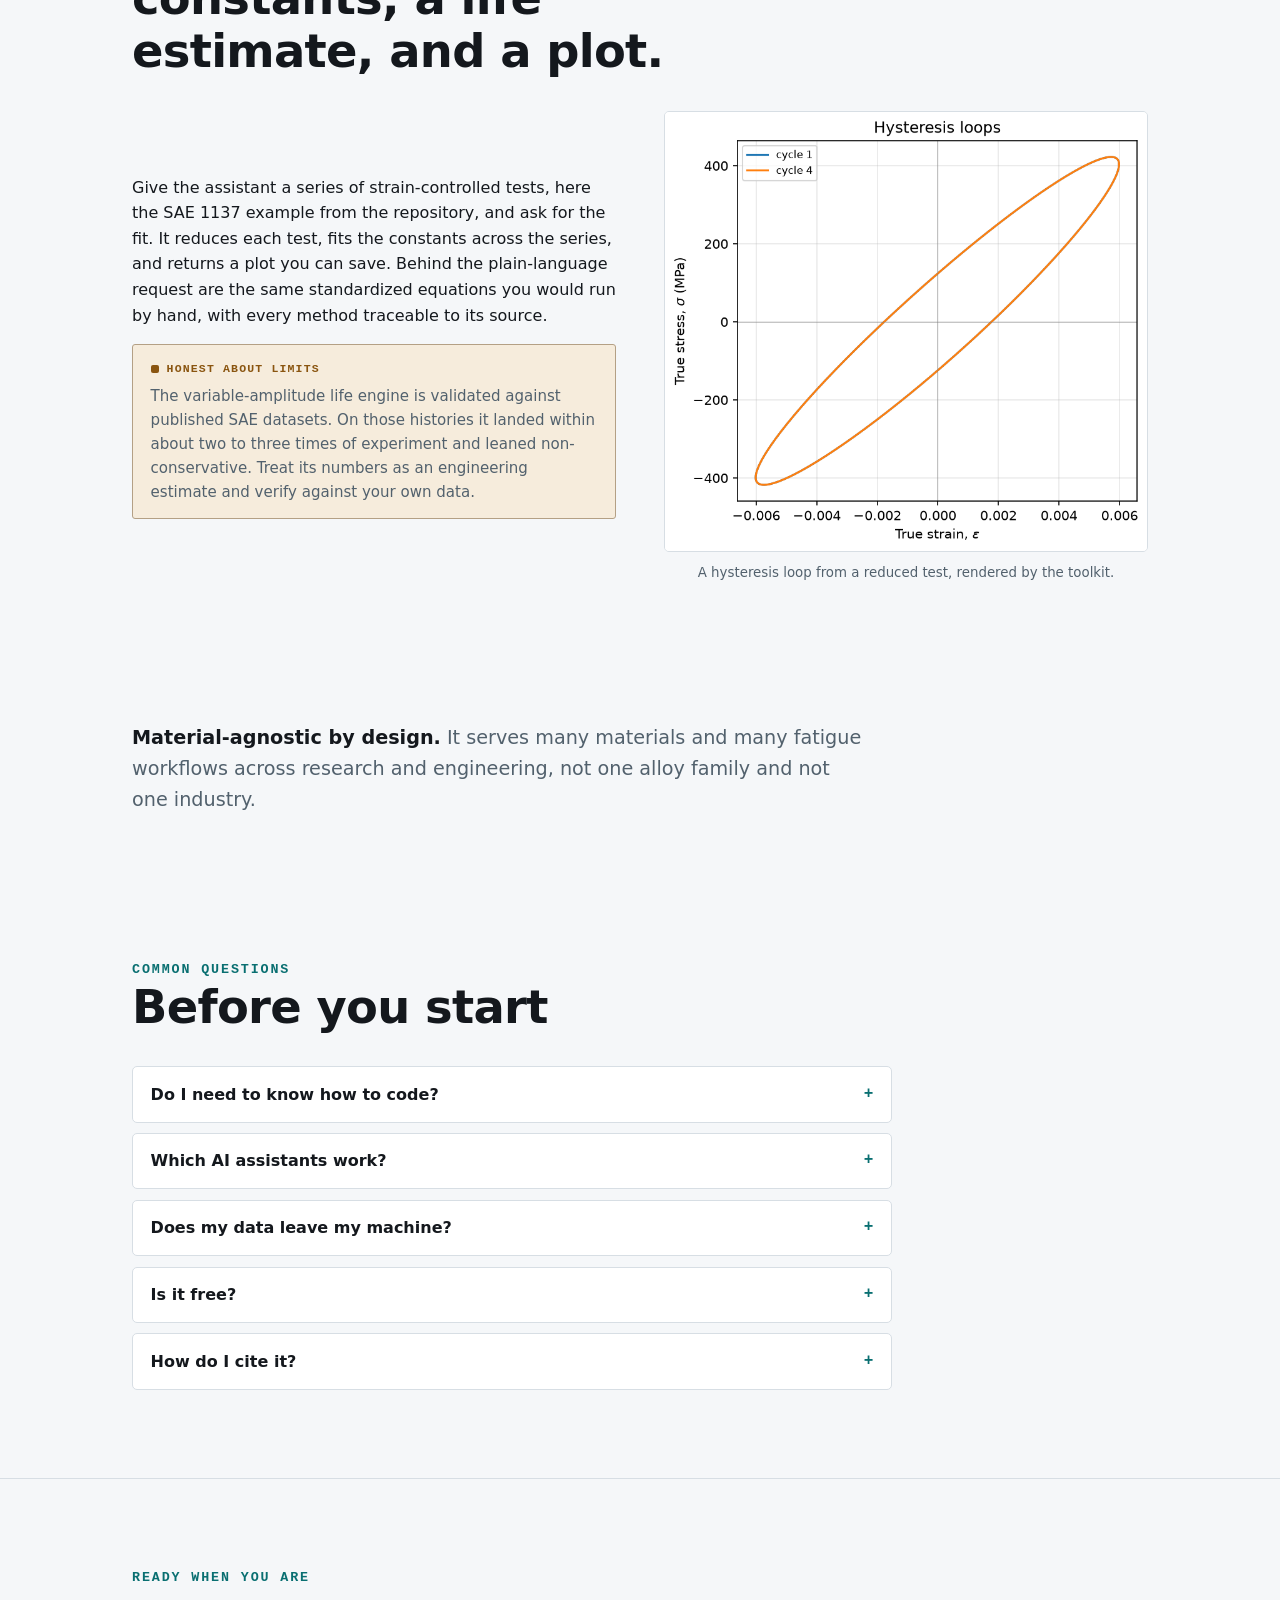
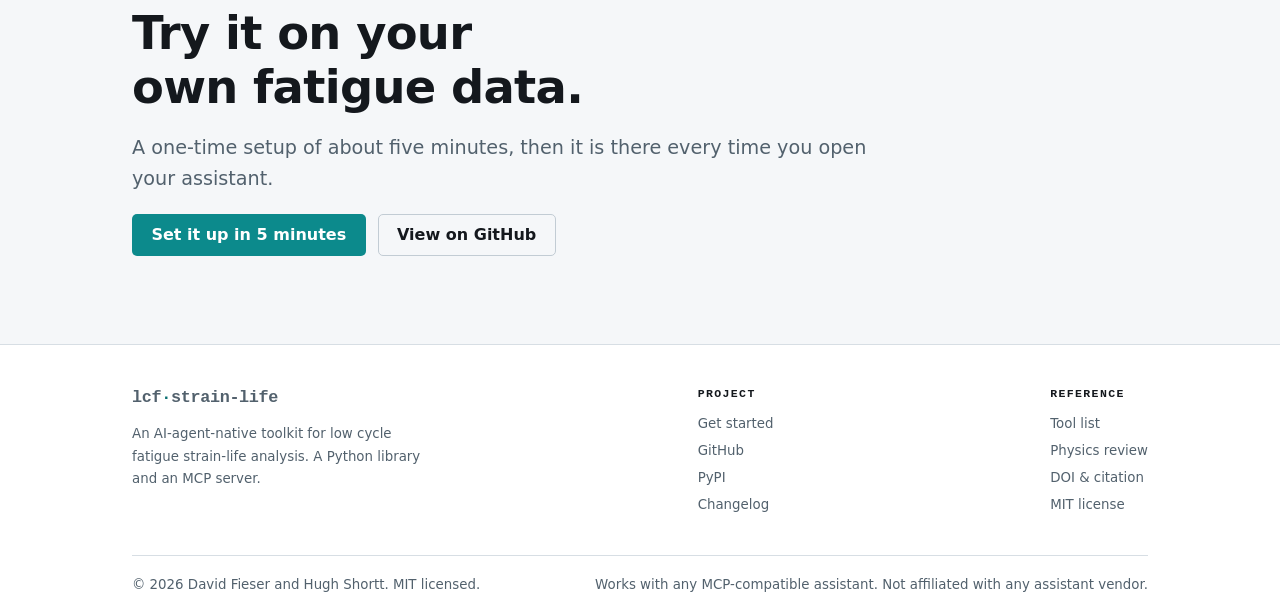
==== commit c140cdcd: "feat(docs): rendered documentation site under /docs/ on Pages mkdocs-material site built from docs/:" ====
--- a/website/index.html
+++ b/website/index.html
@@ -17,6 +17,7 @@
     <nav class="nav__links" aria-label="Primary">
       <a class="hide-sm" href="#what">What it does</a>
       <a class="hide-sm" href="#example">Example</a>
+      <a href="docs/">Docs</a>
       <a href="get-started.html">Get started</a>
       <a class="nav__cta" href="https://github.com/dfieser/lcf-strain-life">GitHub</a>
       <button class="theme-toggle" type="button" data-theme-toggle aria-label="Switch theme" title="Switch light or dark theme">
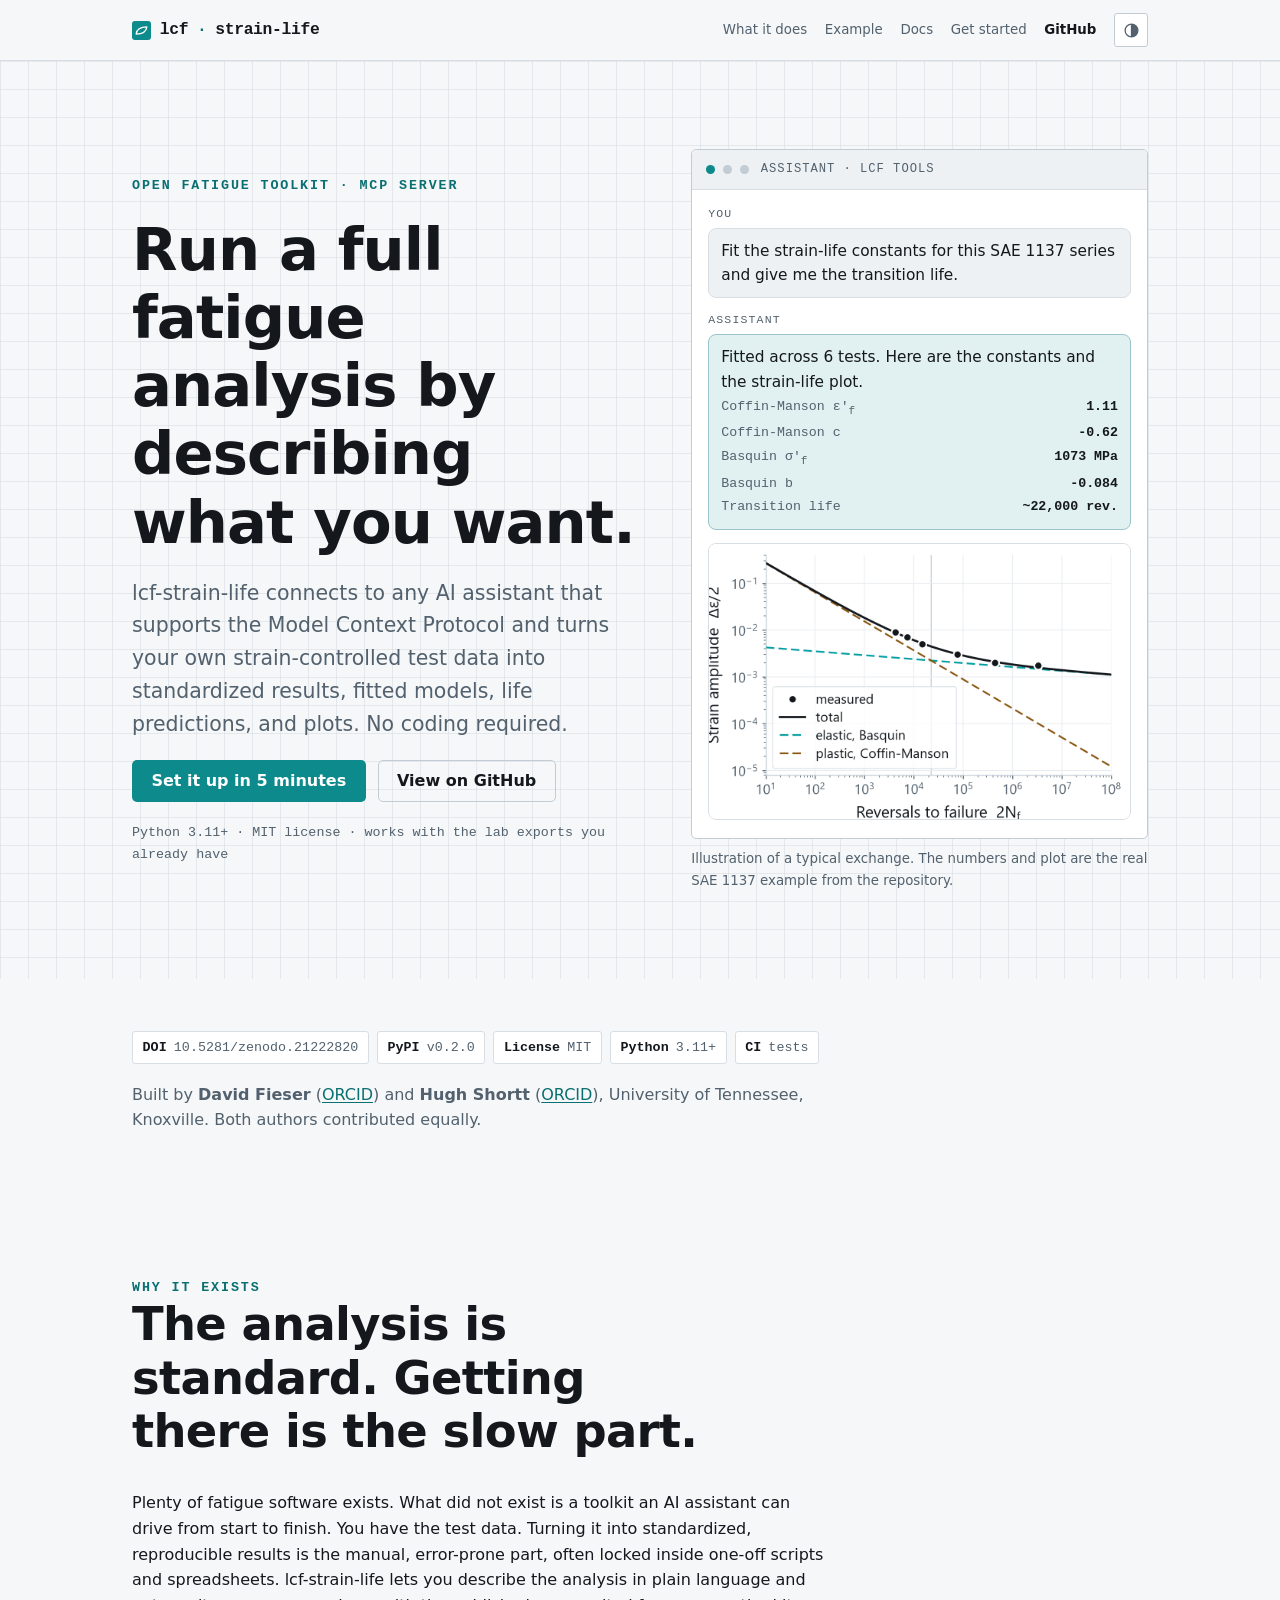
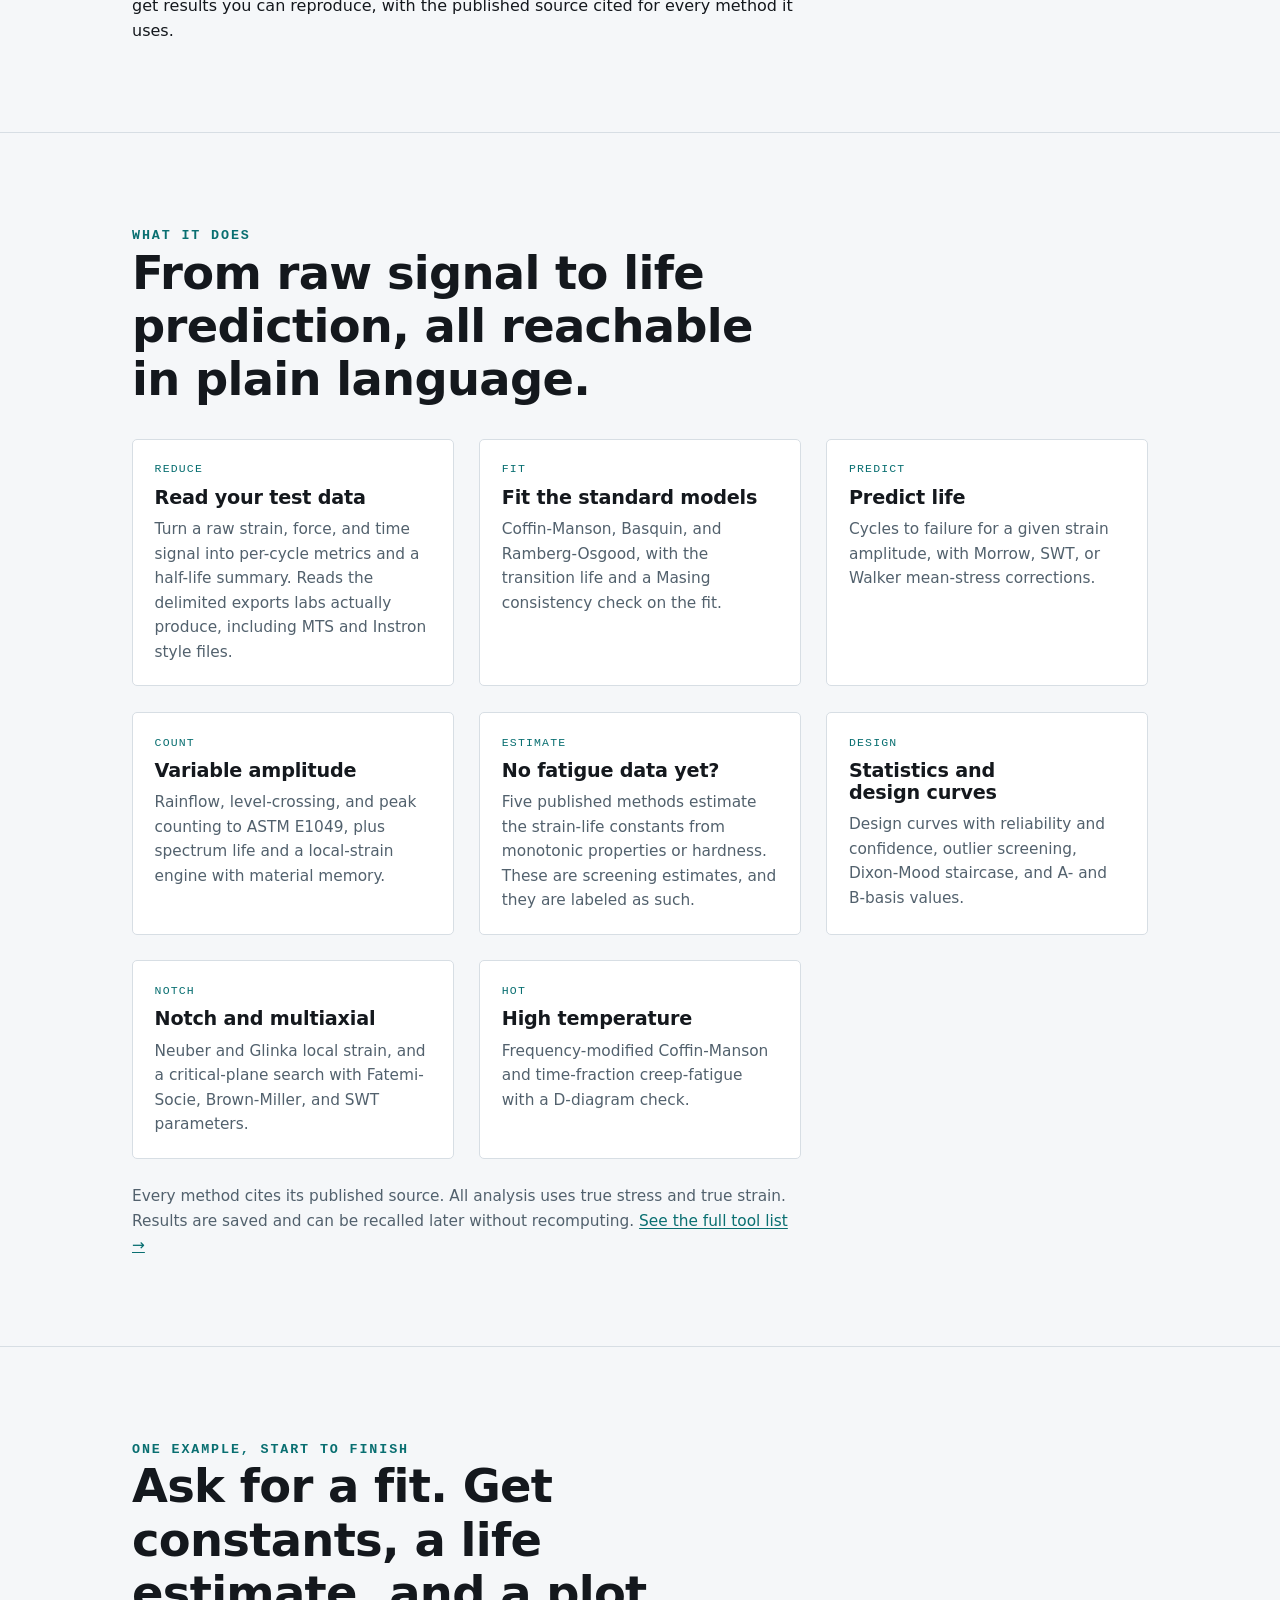
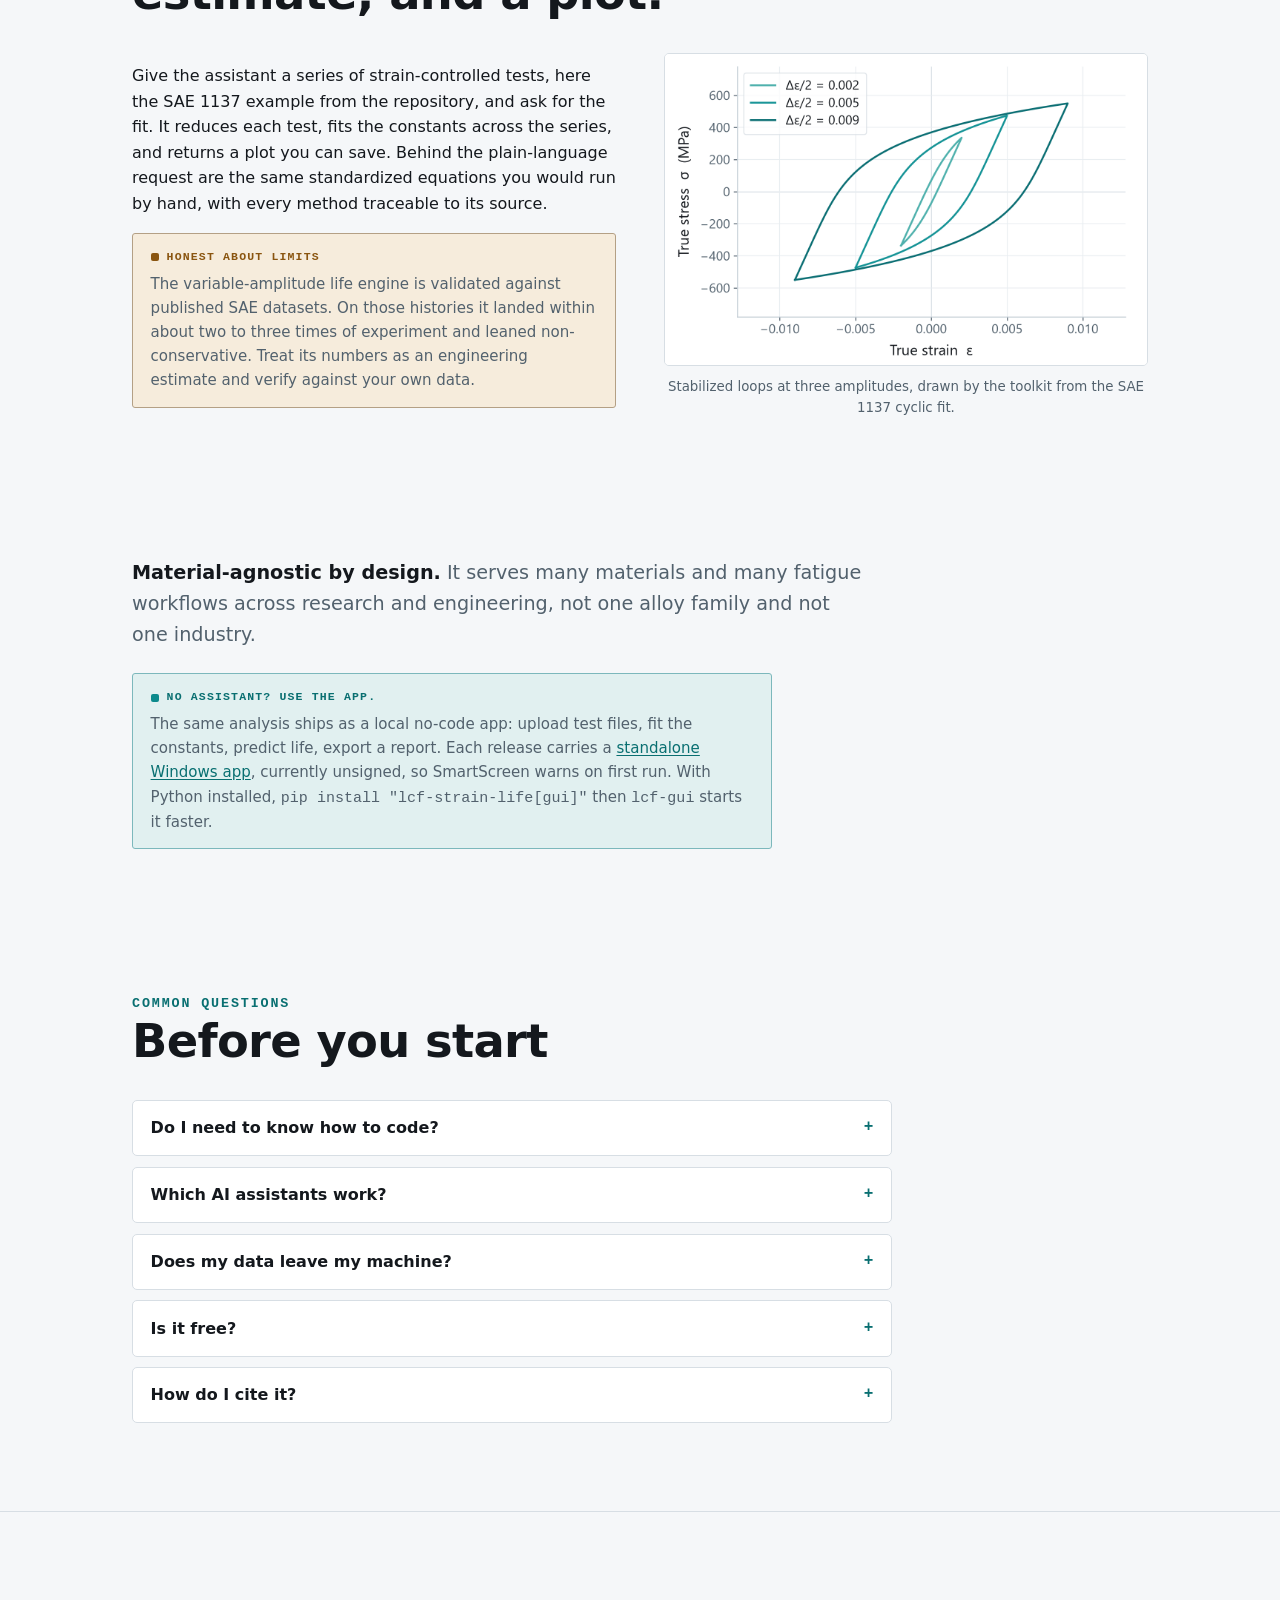
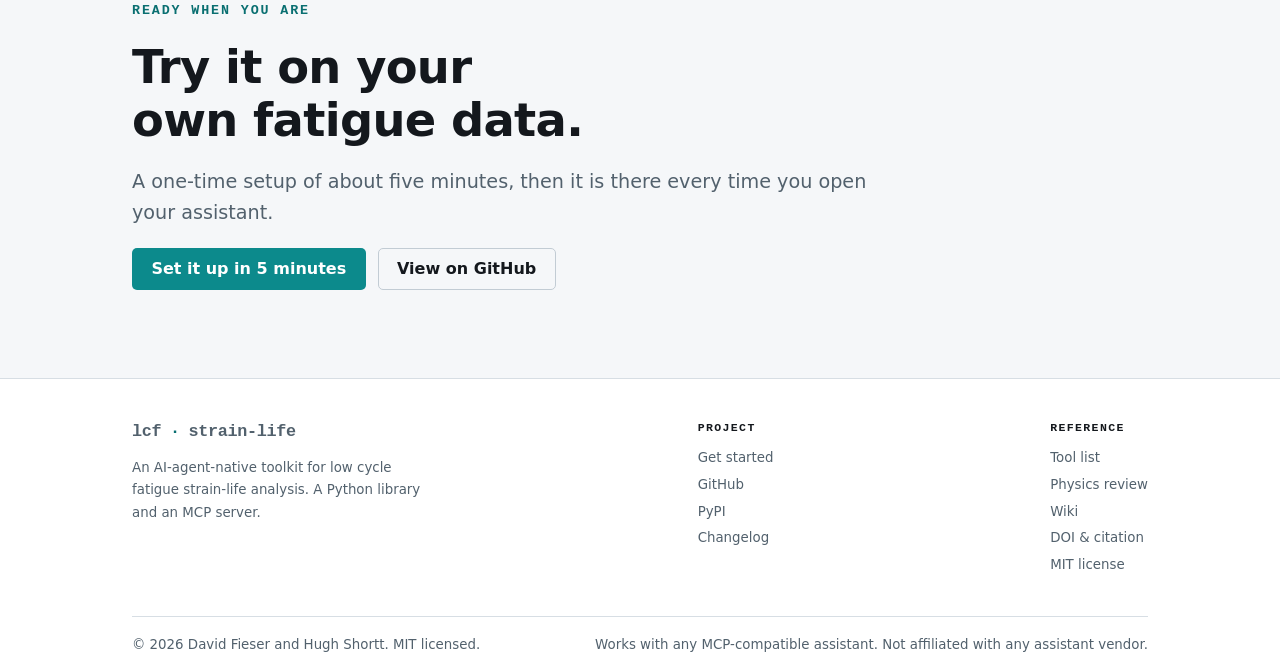
==== commit a92e4794: "feat(site): design pass with the brand figures and the app callout The hero readout and the example " ====
--- a/website/index.html
+++ b/website/index.html
@@ -5,15 +5,62 @@
   <meta name="viewport" content="width=device-width, initial-scale=1">
   <title>lcf-strain-life: fatigue analysis you drive by talking to an AI assistant</title>
   <meta name="description" content="An open toolkit that lets any MCP-compatible AI assistant run a full low cycle fatigue analysis on your own strain-controlled test data. No coding required.">
+  <link rel="canonical" href="https://dfieser.github.io/lcf-strain-life/">
+  <meta property="og:type" content="website">
+  <meta property="og:title" content="lcf-strain-life: fatigue analysis you drive by talking to an AI assistant">
+  <meta property="og:description" content="An open toolkit that lets any MCP-compatible AI assistant run a full low cycle fatigue analysis on your own strain-controlled test data.">
+  <meta property="og:url" content="https://dfieser.github.io/lcf-strain-life/">
+  <meta property="og:image" content="https://dfieser.github.io/lcf-strain-life/assets/img/social-preview.png">
+  <meta property="og:image:width" content="1280">
+  <meta property="og:image:height" content="640">
+  <meta name="twitter:card" content="summary_large_image">
   <link rel="icon" href="assets/favicon.svg" type="image/svg+xml">
   <link rel="stylesheet" href="assets/style.css">
+  <script type="application/ld+json">
+  {
+    "@context": "https://schema.org",
+    "@type": ["SoftwareApplication", "SoftwareSourceCode"],
+    "name": "lcf-strain-life",
+    "description": "An open toolkit that lets any MCP-compatible AI assistant run a full low cycle fatigue analysis on strain-controlled test data. Python library, MCP server, and a no-code local app.",
+    "url": "https://dfieser.github.io/lcf-strain-life/",
+    "image": "https://dfieser.github.io/lcf-strain-life/assets/img/social-preview.png",
+    "applicationCategory": "Engineering software",
+    "operatingSystem": "Windows, macOS, Linux",
+    "offers": { "@type": "Offer", "price": "0", "priceCurrency": "USD" },
+    "license": "https://spdx.org/licenses/MIT.html",
+    "codeRepository": "https://github.com/dfieser/lcf-strain-life",
+    "programmingLanguage": "Python",
+    "runtimePlatform": "Python 3.11 or newer",
+    "installUrl": "https://pypi.org/project/lcf-strain-life/",
+    "identifier": "https://doi.org/10.5281/zenodo.21222820",
+    "sameAs": [
+      "https://github.com/dfieser/lcf-strain-life",
+      "https://pypi.org/project/lcf-strain-life/",
+      "https://doi.org/10.5281/zenodo.21222820"
+    ],
+    "author": [
+      {
+        "@type": "Person",
+        "name": "David Fieser",
+        "sameAs": "https://orcid.org/0009-0007-5754-4331",
+        "affiliation": "The University of Tennessee, Knoxville"
+      },
+      {
+        "@type": "Person",
+        "name": "Hugh Shortt",
+        "sameAs": "https://orcid.org/0000-0001-8015-3733",
+        "affiliation": "The University of Tennessee, Knoxville"
+      }
+    ]
+  }
+  </script>
 </head>
 <body>
 <a class="skip-link" href="#main">Skip to content</a>
 
 <header class="nav">
   <div class="container nav__inner">
-    <a class="brand" href="index.html">lcf<span class="dot">·</span>strain-life</a>
+    <a class="brand" href="index.html"><svg class="brand__mark" viewBox="0 0 32 32" aria-hidden="true"><rect width="32" height="32" rx="5" fill="#0C8A8C"/><path d="M7 22 C 8 13, 14 10, 25 10 C 24 19, 18 22, 7 22 Z" fill="none" stroke="#ffffff" stroke-width="2.2" stroke-linejoin="round"/></svg>lcf<span class="dot">·</span>strain-life</a>
     <nav class="nav__links" aria-label="Primary">
       <a class="hide-sm" href="#what">What it does</a>
       <a class="hide-sm" href="#example">Example</a>
@@ -58,7 +105,7 @@
                 <dt>Transition life</dt><dd>~22,000 rev.</dd>
               </dl>
             </span></div>
-            <div class="readout__plot"><img src="assets/img/strain_life.png" alt="Strain-life plot: total, elastic, and plastic strain amplitude against reversals to failure on log-log axes for the SAE 1137 example."></div>
+            <div class="readout__plot"><img src="assets/img/strain_life_hero.png" width="1100" height="720" alt="Strain-life plot for SAE 1137: six measured points on the fitted total strain amplitude curve, with the elastic Basquin and plastic Coffin-Manson branches crossing at the transition life."></div>
           </div>
         </div>
         <p class="caption">Illustration of a typical exchange. The numbers and plot are the real SAE 1137 example from the repository.</p>
@@ -71,7 +118,7 @@
     <div class="container stack" style="gap:1.1rem">
       <div class="chips">
         <a class="chip" href="https://doi.org/10.5281/zenodo.21222820"><b>DOI</b> 10.5281/zenodo.21222820</a>
-        <a class="chip" href="https://pypi.org/project/lcf-strain-life/"><b>PyPI</b> v0.1.1</a>
+        <a class="chip" href="https://pypi.org/project/lcf-strain-life/"><b>PyPI</b> v0.2.0</a>
         <span class="chip"><b>License</b> MIT</span>
         <span class="chip"><b>Python</b> 3.11+</span>
         <a class="chip" href="https://github.com/dfieser/lcf-strain-life/actions"><b>CI</b> tests</a>
@@ -128,8 +175,8 @@
           </div>
         </div>
         <figure class="stack" style="gap:0">
-          <div class="readout__plot" style="border-radius:var(--radius)"><img src="assets/img/sample_hysteresis.png" alt="Stress-strain hysteresis loop reconstructed from a reduced strain-controlled test."></div>
-          <figcaption class="caption caption--center">A hysteresis loop from a reduced test, rendered by the toolkit.</figcaption>
+          <div class="readout__plot" style="border-radius:var(--radius)"><img src="assets/img/hysteresis_loops.png" width="1300" height="840" alt="Stabilized stress-strain hysteresis loops at three strain amplitudes, drawn as Masing branches from the fitted SAE 1137 Ramberg-Osgood constants."></div>
+          <figcaption class="caption caption--center">Stabilized loops at three amplitudes, drawn by the toolkit from the SAE 1137 cyclic fit.</figcaption>
         </figure>
       </div>
     </div>
@@ -137,8 +184,12 @@
 
   <!-- Who -->
   <section class="section--tight" id="who">
-    <div class="container">
+    <div class="container stack" style="gap:1.4rem">
       <p class="lead" style="max-width:60ch"><strong style="color:var(--text)">Material-agnostic by design.</strong> It serves many materials and many fatigue workflows across research and engineering, not one alloy family and not one industry.</p>
+      <div class="callout callout--ok" style="max-width:640px">
+        <span class="callout__label">No assistant? Use the app.</span>
+        <p>The same analysis ships as a local no-code app: upload test files, fit the constants, predict life, export a report. Each release carries a <a href="https://github.com/dfieser/lcf-strain-life/releases">standalone Windows app</a>, currently unsigned, so SmartScreen warns on first run. With Python installed, <code>pip install "lcf-strain-life[gui]"</code> then <code>lcf-gui</code> starts it faster.</p>
+      </div>
     </div>
   </section>
 
@@ -150,7 +201,7 @@
         <h2>Before you start</h2>
       </div>
       <div class="faq">
-        <details><summary>Do I need to know how to code?</summary><p>No. You talk to your AI assistant in plain language, and it calls the analysis for you. A Python library is available for those who want to script it, but it is optional.</p></details>
+        <details><summary>Do I need to know how to code?</summary><p>No. You talk to your AI assistant in plain language, and it calls the analysis for you. A local no-code app covers the same workflow, and a Python library serves anyone who wants to script it. Both are optional.</p></details>
         <details><summary>Which AI assistants work?</summary><p>Any assistant that supports the Model Context Protocol, for example Claude Desktop, Cursor, VS Code in Copilot agent mode, or Google Antigravity. The setup guide shows the one command to run and where to add it. It is not tied to a single product.</p></details>
         <details><summary>Does my data leave my machine?</summary><p>The toolkit installs and runs on your own computer, and all computation happens locally. Your assistant only sees what you choose to share with it in the conversation.</p></details>
         <details><summary>Is it free?</summary><p>Yes. It is open source under the MIT license, and the source is on GitHub.</p></details>
@@ -194,6 +245,7 @@
         <div class="footer__links">
           <a href="https://github.com/dfieser/lcf-strain-life/blob/main/docs/AGENT_USAGE.md">Tool list</a>
           <a href="https://github.com/dfieser/lcf-strain-life/blob/main/docs/PHYSICS_REVIEW.md">Physics review</a>
+          <a href="https://github.com/dfieser/lcf-strain-life/wiki">Wiki</a>
           <a href="https://doi.org/10.5281/zenodo.21222820">DOI &amp; citation</a>
           <a href="https://github.com/dfieser/lcf-strain-life/blob/main/LICENSE">MIT license</a>
         </div>
--- a/website/assets/style.css
+++ b/website/assets/style.css
@@ -122,9 +122,10 @@
   border-bottom: 1px solid var(--border);
 }
 .nav__inner { display: flex; align-items: center; gap: 1.25rem; min-height: 60px; }
-.brand { font-family: var(--font-mono); font-weight: 700; letter-spacing: -0.02em; color: var(--text); text-decoration: none; font-size: 1.02rem; }
+.brand { display: inline-flex; align-items: center; gap: 0.55rem; font-family: var(--font-mono); font-weight: 700; letter-spacing: -0.02em; color: var(--text); text-decoration: none; font-size: 1.02rem; }
 .brand:hover { text-decoration: none; }
 .brand .dot { color: var(--accent-ink); }
+.brand__mark { width: 19px; height: 19px; flex: none; display: block; }
 .nav__links { display: flex; align-items: center; gap: 1.1rem; margin-left: auto; }
 .nav__links a { color: var(--text-muted); text-decoration: none; font-size: var(--step--1); }
 .nav__links a:hover { color: var(--text); text-decoration: none; }
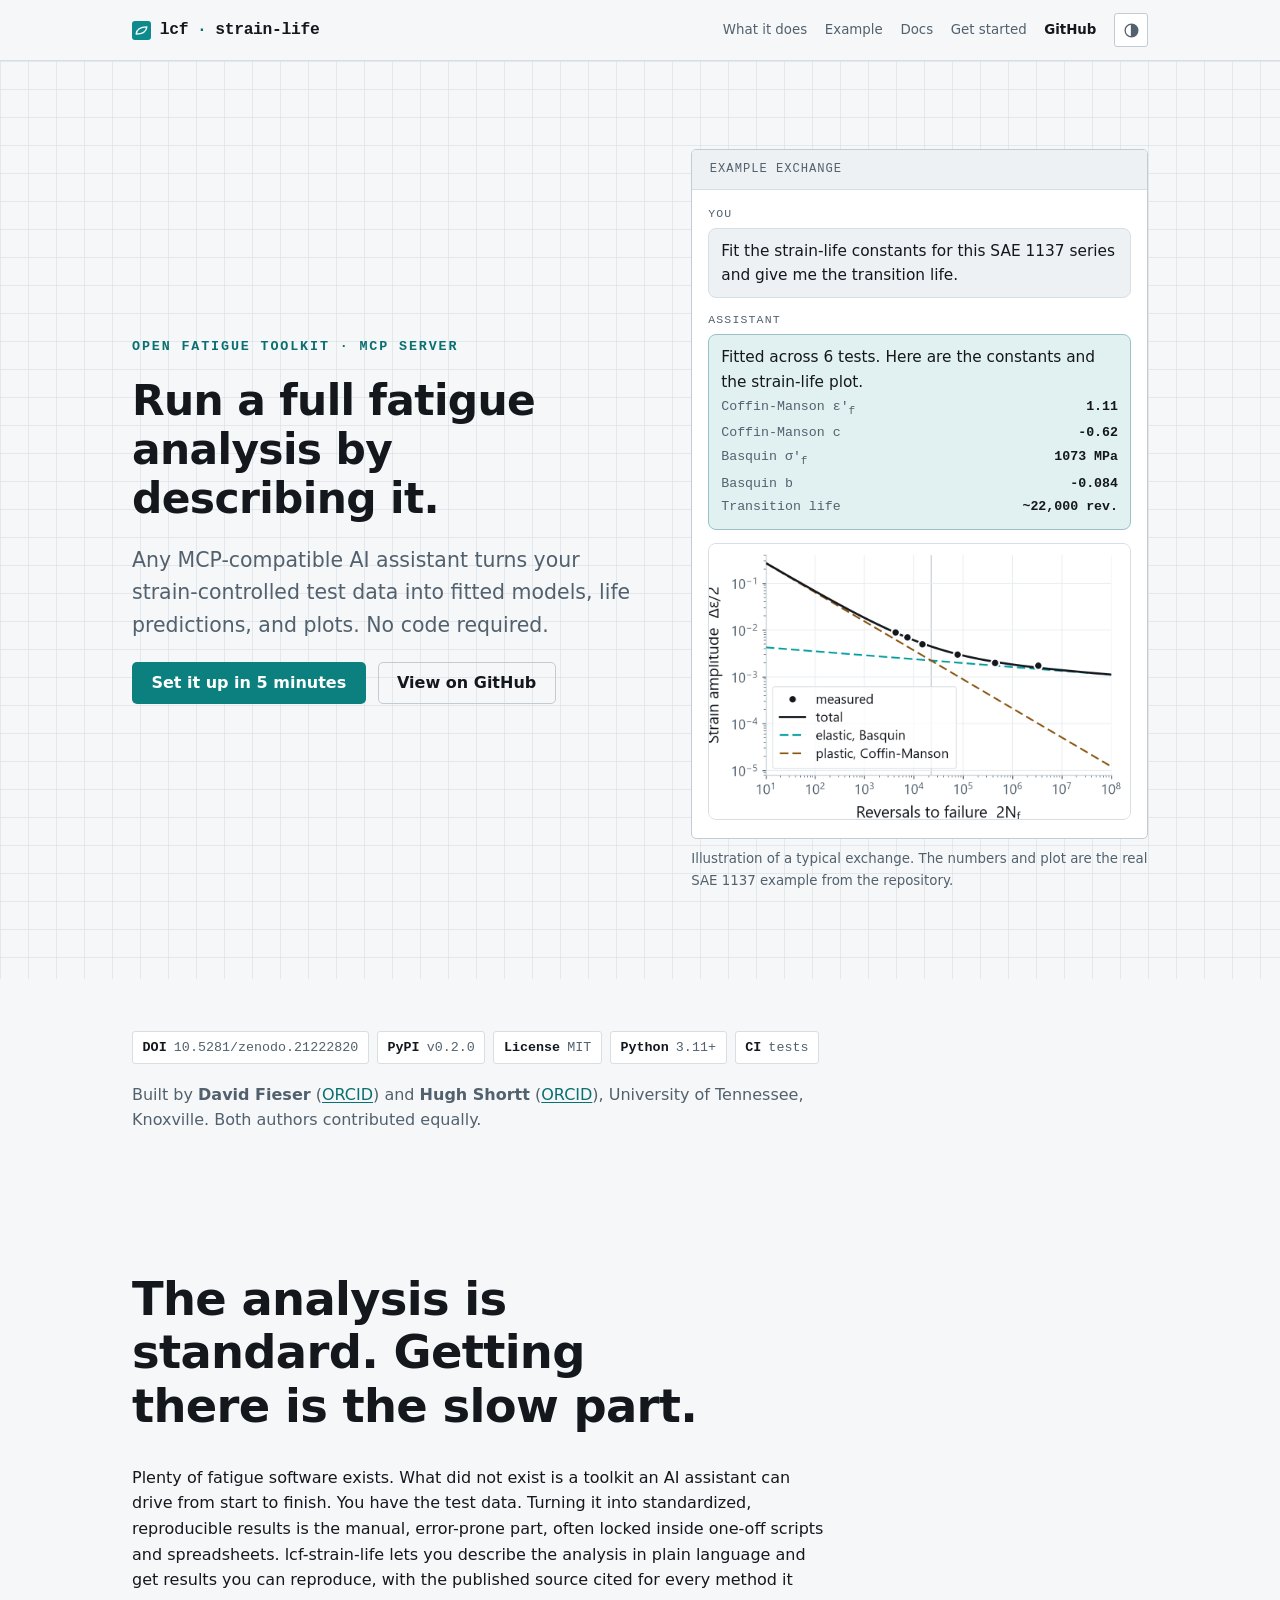
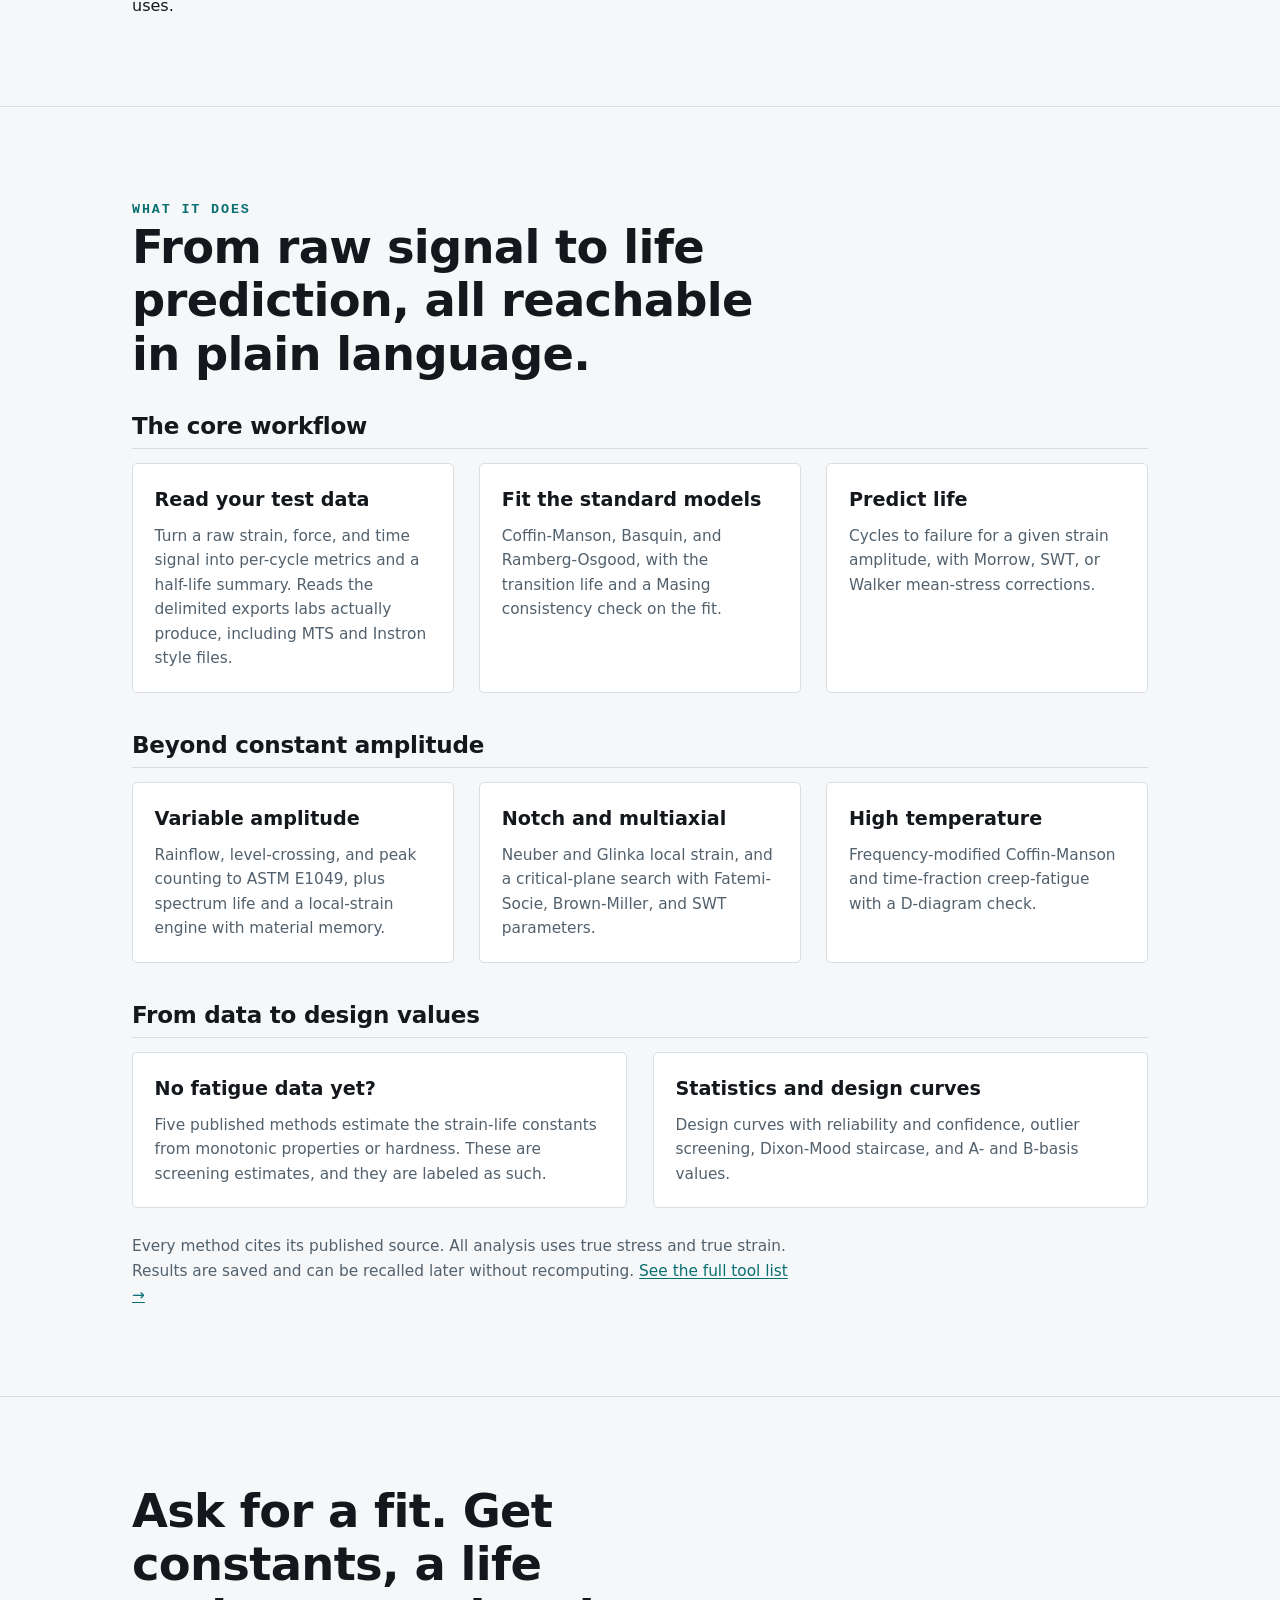
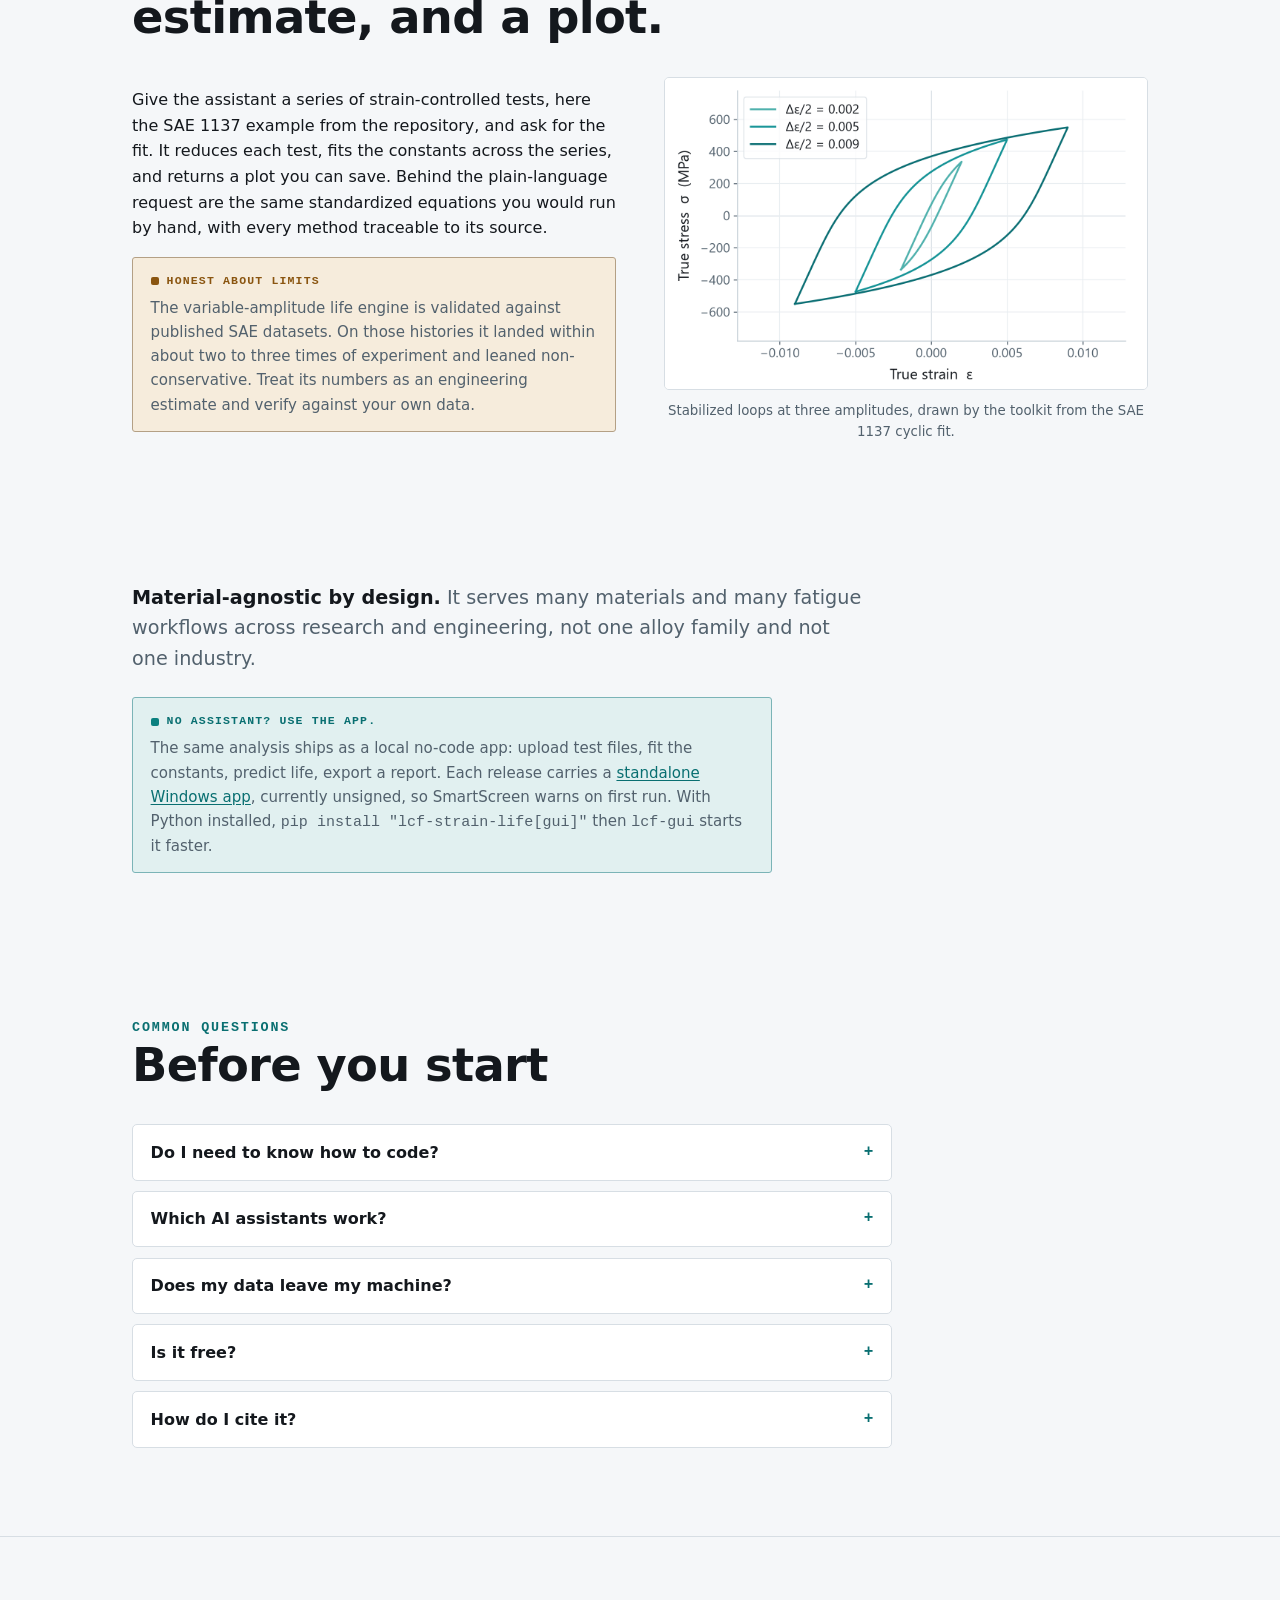
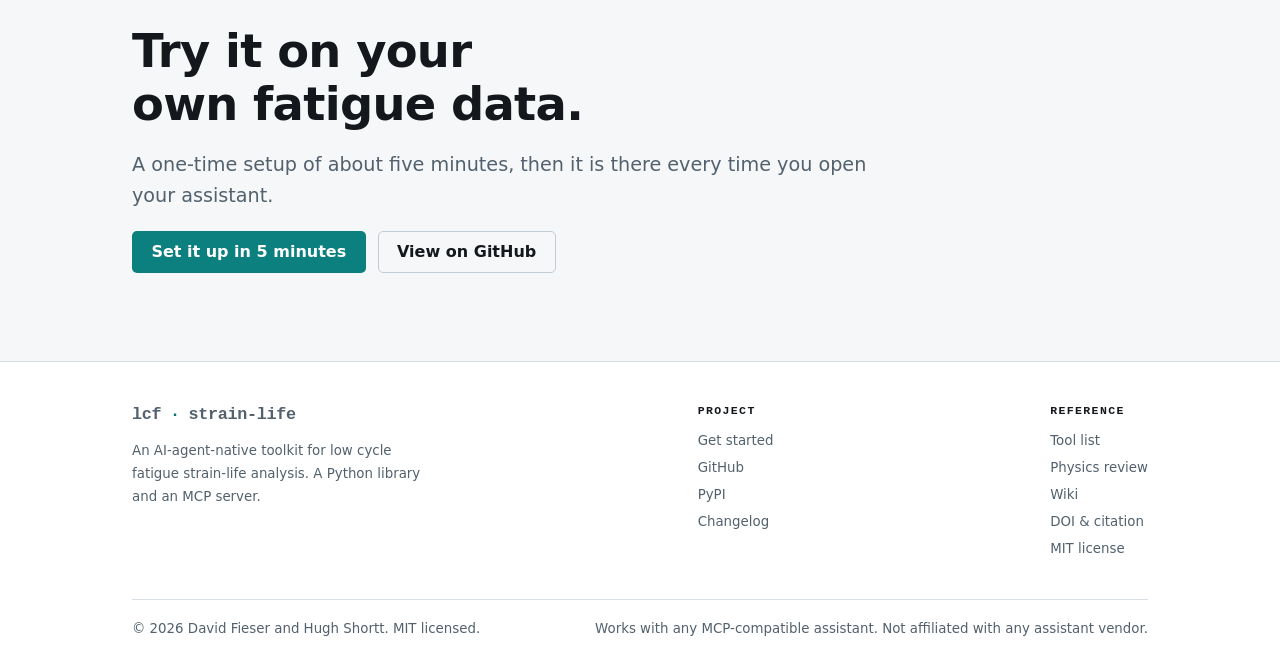
==== commit 40c060e6: "chore(site): audit the landing page against the design rules A pass over website/index.html against " ====
--- a/website/index.html
+++ b/website/index.html
@@ -3,6 +3,8 @@
 <head>
   <meta charset="utf-8">
   <meta name="viewport" content="width=device-width, initial-scale=1">
+  <!-- Google Search Console ownership verification, do not remove -->
+  <meta name="google-site-verification" content="kWnTu8HsWfKkb1Ls_fjDAu5YvFHRDWC8JZtIymRKyQ4" />
   <title>lcf-strain-life: fatigue analysis you drive by talking to an AI assistant</title>
   <meta name="description" content="An open toolkit that lets any MCP-compatible AI assistant run a full low cycle fatigue analysis on your own strain-controlled test data. No coding required.">
   <link rel="canonical" href="https://dfieser.github.io/lcf-strain-life/">
@@ -15,6 +17,7 @@
   <meta property="og:image:height" content="640">
   <meta name="twitter:card" content="summary_large_image">
   <link rel="icon" href="assets/favicon.svg" type="image/svg+xml">
+  <link rel="apple-touch-icon" href="assets/img/icon-512.png">
   <link rel="stylesheet" href="assets/style.css">
   <script type="application/ld+json">
   {
@@ -81,18 +84,17 @@
     <div class="container hero__grid">
       <div class="hero__copy">
         <span class="eyebrow">Open fatigue toolkit · MCP server</span>
-        <h1>Run a full fatigue analysis by describing what you want.</h1>
-        <p class="lead">lcf-strain-life connects to any AI assistant that supports the Model Context Protocol and turns your own strain-controlled test data into standardized results, fitted models, life predictions, and plots. No coding required.</p>
+        <h1>Run a full fatigue analysis by describing it.</h1>
+        <p class="lead">Any MCP-compatible AI assistant turns your strain-controlled test data into fitted models, life predictions, and plots. No code required.</p>
         <div class="btn-row">
           <a class="btn btn-primary" href="get-started.html">Set it up in 5 minutes</a>
           <a class="btn btn-ghost" href="https://github.com/dfieser/lcf-strain-life">View on GitHub</a>
         </div>
-        <p class="hero__note">Python 3.11+ · MIT license · works with the lab exports you already have</p>
       </div>
 
       <div class="hero__visual">
         <div class="readout" role="img" aria-label="Illustration of an assistant fitting strain-life constants for the SAE 1137 example and returning a plot.">
-          <div class="readout__bar"><span class="lamp on"></span><span class="lamp"></span><span class="lamp"></span><span class="title">assistant · lcf tools</span></div>
+          <div class="readout__bar"><span class="title">Example exchange</span></div>
           <div class="readout__body">
             <div class="msg user"><span class="who">You</span><span class="bubble">Fit the strain-life constants for this SAE 1137 series and give me the transition life.</span></div>
             <div class="msg bot"><span class="who">Assistant</span><span class="bubble">
@@ -131,7 +133,6 @@
   <section class="section" id="why">
     <div class="container">
       <div class="section-intro">
-        <span class="eyebrow">Why it exists</span>
         <h2>The analysis is standard. Getting there is the slow part.</h2>
       </div>
       <p>Plenty of fatigue software exists. What did not exist is a toolkit an AI assistant can drive from start to finish. You have the test data. Turning it into standardized, reproducible results is the manual, error-prone part, often locked inside one-off scripts and spreadsheets. lcf-strain-life lets you describe the analysis in plain language and get results you can reproduce, with the published source cited for every method it uses.</p>
@@ -145,15 +146,30 @@
         <span class="eyebrow">What it does</span>
         <h2>From raw signal to life prediction, all reachable in plain language.</h2>
       </div>
-      <div class="grid-cards">
-        <div class="card"><span class="card__tag">Reduce</span><h3>Read your test data</h3><p>Turn a raw strain, force, and time signal into per-cycle metrics and a half-life summary. Reads the delimited exports labs actually produce, including MTS and Instron style files.</p></div>
-        <div class="card"><span class="card__tag">Fit</span><h3>Fit the standard models</h3><p>Coffin-Manson, Basquin, and Ramberg-Osgood, with the transition life and a Masing consistency check on the fit.</p></div>
-        <div class="card"><span class="card__tag">Predict</span><h3>Predict life</h3><p>Cycles to failure for a given strain amplitude, with Morrow, SWT, or Walker mean-stress corrections.</p></div>
-        <div class="card"><span class="card__tag">Count</span><h3>Variable amplitude</h3><p>Rainflow, level-crossing, and peak counting to ASTM E1049, plus spectrum life and a local-strain engine with material memory.</p></div>
-        <div class="card"><span class="card__tag">Estimate</span><h3>No fatigue data yet?</h3><p>Five published methods estimate the strain-life constants from monotonic properties or hardness. These are screening estimates, and they are labeled as such.</p></div>
-        <div class="card"><span class="card__tag">Design</span><h3>Statistics and design curves</h3><p>Design curves with reliability and confidence, outlier screening, Dixon-Mood staircase, and A- and B-basis values.</p></div>
-        <div class="card"><span class="card__tag">Notch</span><h3>Notch and multiaxial</h3><p>Neuber and Glinka local strain, and a critical-plane search with Fatemi-Socie, Brown-Miller, and SWT parameters.</p></div>
-        <div class="card"><span class="card__tag">Hot</span><h3>High temperature</h3><p>Frequency-modified Coffin-Manson and time-fraction creep-fatigue with a D-diagram check.</p></div>
+      <div class="clusters">
+        <div class="cluster">
+          <h3 class="cluster__name">The core workflow</h3>
+          <div class="grid-cards">
+            <div class="card"><h4>Read your test data</h4><p>Turn a raw strain, force, and time signal into per-cycle metrics and a half-life summary. Reads the delimited exports labs actually produce, including MTS and Instron style files.</p></div>
+            <div class="card"><h4>Fit the standard models</h4><p>Coffin-Manson, Basquin, and Ramberg-Osgood, with the transition life and a Masing consistency check on the fit.</p></div>
+            <div class="card"><h4>Predict life</h4><p>Cycles to failure for a given strain amplitude, with Morrow, SWT, or Walker mean-stress corrections.</p></div>
+          </div>
+        </div>
+        <div class="cluster">
+          <h3 class="cluster__name">Beyond constant amplitude</h3>
+          <div class="grid-cards">
+            <div class="card"><h4>Variable amplitude</h4><p>Rainflow, level-crossing, and peak counting to ASTM E1049, plus spectrum life and a local-strain engine with material memory.</p></div>
+            <div class="card"><h4>Notch and multiaxial</h4><p>Neuber and Glinka local strain, and a critical-plane search with Fatemi-Socie, Brown-Miller, and SWT parameters.</p></div>
+            <div class="card"><h4>High temperature</h4><p>Frequency-modified Coffin-Manson and time-fraction creep-fatigue with a D-diagram check.</p></div>
+          </div>
+        </div>
+        <div class="cluster">
+          <h3 class="cluster__name">From data to design values</h3>
+          <div class="grid-cards">
+            <div class="card"><h4>No fatigue data yet?</h4><p>Five published methods estimate the strain-life constants from monotonic properties or hardness. These are screening estimates, and they are labeled as such.</p></div>
+            <div class="card"><h4>Statistics and design curves</h4><p>Design curves with reliability and confidence, outlier screening, Dixon-Mood staircase, and A- and B-basis values.</p></div>
+          </div>
+        </div>
       </div>
       <p class="note-line">Every method cites its published source. All analysis uses true stress and true strain. Results are saved and can be recalled later without recomputing. <a href="https://github.com/dfieser/lcf-strain-life/blob/main/docs/AGENT_USAGE.md">See the full tool list &rarr;</a></p>
     </div>
@@ -163,7 +179,6 @@
   <section class="section" id="example">
     <div class="container">
       <div class="section-intro">
-        <span class="eyebrow">One example, start to finish</span>
         <h2>Ask for a fit. Get constants, a life estimate, and a plot.</h2>
       </div>
       <div class="example">
@@ -213,7 +228,6 @@
   <!-- CTA -->
   <section class="section">
     <div class="container cta-band">
-      <span class="eyebrow">Ready when you are</span>
       <h2>Try it on your own fatigue data.</h2>
       <p class="lead">A one-time setup of about five minutes, then it is there every time you open your assistant.</p>
       <div class="btn-row">
--- a/website/assets/style.css
+++ b/website/assets/style.css
@@ -11,7 +11,7 @@
   --text-muted:  #52616D;
   --border:      #D7DEE4;
   --border-strong: #C2CCD4;
-  --accent:      #0C8A8C;   /* teal, for filled controls */
+  --accent:      #0B807F;   /* teal, for filled controls. AA 4.76:1 with white */
   --accent-ink:  #096F71;   /* darker teal, AA for text links on light */
   --accent-soft: #E1F0F0;   /* teal wash for surfaces */
   --on-accent:   #FFFFFF;
@@ -59,7 +59,7 @@
 :root[data-theme="light"] {
   --bg:#F5F7F9; --surface:#FFFFFF; --surface-2:#EDF1F4; --text:#14181D;
   --text-muted:#52616D; --border:#D7DEE4; --border-strong:#C2CCD4;
-  --accent:#0C8A8C; --accent-ink:#096F71; --accent-soft:#E1F0F0; --on-accent:#FFFFFF;
+  --accent:#0B807F; --accent-ink:#096F71; --accent-soft:#E1F0F0; --on-accent:#FFFFFF;
   --caution:#8A5510; --caution-soft:#F6ECDC;
   --hero-grid: url("data:image/svg+xml,%3Csvg%20xmlns='http://www.w3.org/2000/svg'%20width='28'%20height='28'%3E%3Cpath%20d='M28%200H0V28'%20fill='none'%20stroke='%23d3dae0'%20stroke-width='1'/%3E%3C/svg%3E");
 }
@@ -179,9 +179,8 @@
 }
 .hero__grid { position: relative; z-index: 1; display: grid; grid-template-columns: 1.05fr 0.95fr; gap: clamp(1.5rem, 1rem + 3vw, 3.5rem); align-items: center; }
 .hero__copy { display: flex; flex-direction: column; gap: 1.25rem; }
-.hero h1 { max-width: 15ch; }
+.hero h1 { font-size: clamp(2.1rem, 1.5rem + 2.4vw, 2.65rem); max-width: 26ch; }
 .hero .lead { font-size: clamp(1.05rem, 1rem + 0.4vw, 1.28rem); }
-.hero__note { font-family: var(--font-mono); font-size: var(--step--1); color: var(--text-muted); }
 @media (max-width: 860px) {
   .hero__grid { grid-template-columns: 1fr; }
   .hero__visual { order: -1; }
@@ -190,8 +189,6 @@
 /* Interaction readout card (illustration, real numbers) */
 .readout { border: 1px solid var(--border-strong); border-radius: var(--radius); background: var(--surface); overflow: hidden; }
 .readout__bar { display: flex; align-items: center; gap: 0.5rem; padding: 0.6rem 0.85rem; border-bottom: 1px solid var(--border); background: var(--surface-2); }
-.readout__bar .lamp { width: 9px; height: 9px; border-radius: 50%; background: var(--border-strong); }
-.readout__bar .lamp.on { background: var(--accent); }
 .readout__bar .title { font-family: var(--font-mono); font-size: 0.76rem; letter-spacing: 0.08em; text-transform: uppercase; color: var(--text-muted); margin-left: 0.25rem; }
 .readout__body { padding: 0.95rem 1rem 1.1rem; display: flex; flex-direction: column; gap: 0.8rem; }
 .msg { display: flex; flex-direction: column; gap: 0.3rem; }
@@ -209,9 +206,16 @@
 /* ---- Feature grid ------------------------------------------------------ */
 .grid-cards { display: grid; grid-template-columns: repeat(auto-fit, minmax(255px, 1fr)); gap: var(--gap); }
 .card { border: 1px solid var(--border); border-radius: var(--radius); padding: 1.3rem 1.35rem; background: var(--surface); display: flex; flex-direction: column; gap: 0.5rem; }
-.card h3 { font-size: var(--step-1); }
+.card h4 { font-size: var(--step-1); }
+/* Capabilities are grouped into three named clusters rather than one grid of
+   eight identical cards, so the set reads as an organized capability map. The
+   3/3/2 split also breaks the uniform rhythm of a single wall of tiles. */
+.clusters { display: grid; gap: clamp(1.8rem, 1.2rem + 1.6vw, 2.6rem); }
+.cluster__name {
+  font-size: var(--step-2); margin-bottom: 0.9rem;
+  padding-bottom: 0.5rem; border-bottom: 1px solid var(--border);
+}
 .card p { color: var(--text-muted); font-size: 0.96rem; }
-.card__tag { font-family: var(--font-mono); font-size: 0.72rem; letter-spacing: 0.1em; text-transform: uppercase; color: var(--accent-ink); }
 .note-line { margin-top: 1.6rem; font-size: 0.96rem; color: var(--text-muted); }
 
 /* ---- Example ----------------------------------------------------------- */
